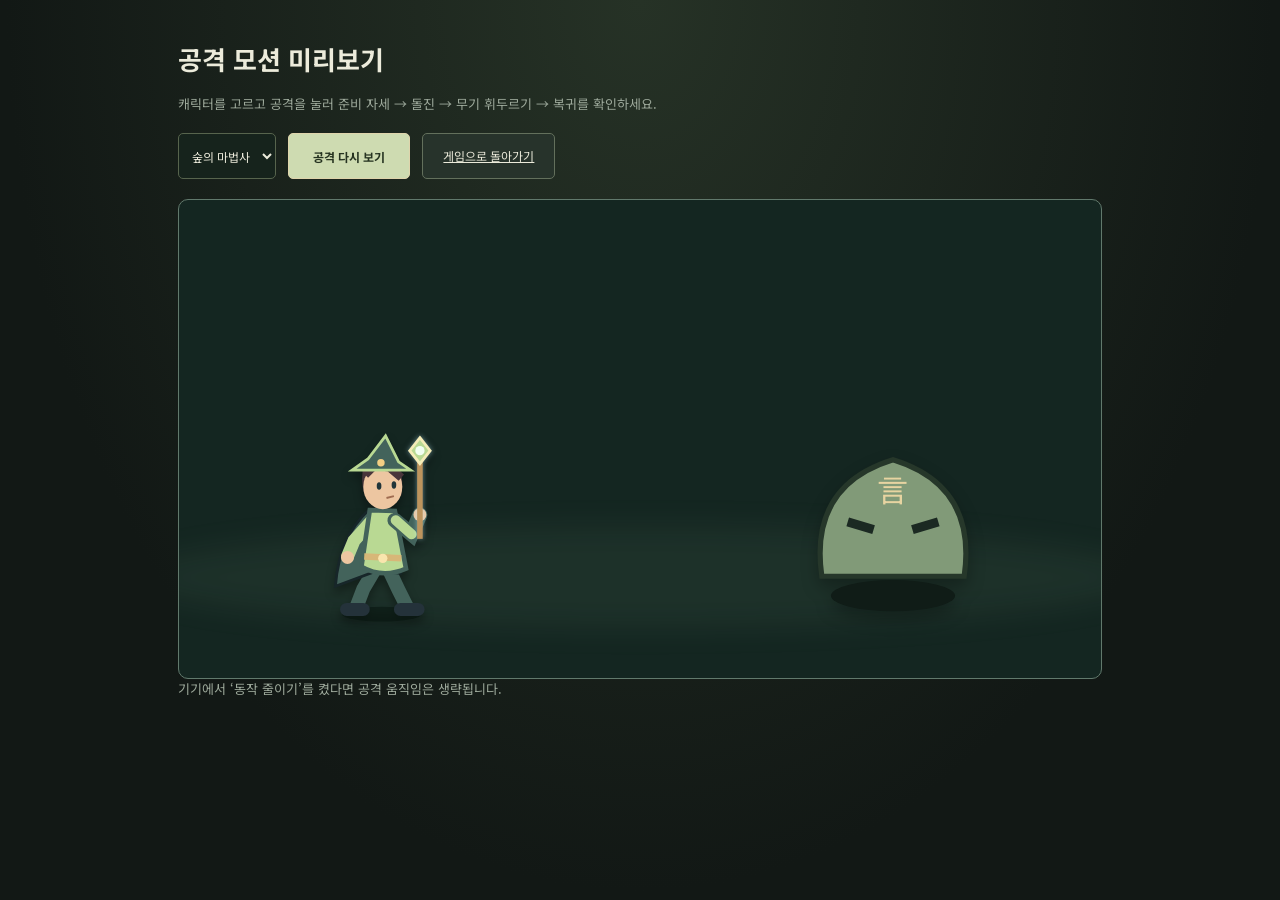
==== motion-preview.html @ ec51bf5e "Launch KanaCard Japanese learning card game" ====
<!doctype html><html lang="ko"><head><meta charset="utf-8"><meta name="viewport" content="width=device-width,initial-scale=1"><title>공격 모션 미리보기</title><link rel="stylesheet" href="style.css"><style>main{max-width:1000px;padding-top:40px}.preview-controls{display:flex;gap:12px;flex-wrap:wrap;margin:20px 0}.combat-layout .battlefield{align-items:flex-end}.combat-layout .unit{padding-bottom:50px}.preview-note{font-size:13px;color:var(--muted)}.hero-actor .fighter-rig{visibility:visible!important}.battlefield{--dash-distance:130px}h1{font-size:26px}</style></head><body><main><h1>공격 모션 미리보기</h1><p class="preview-note">캐릭터를 고르고 공격을 눌러 준비 자세 → 돌진 → 무기 휘두르기 → 복귀를 확인하세요.</p><div class="preview-controls"><select id="hero" aria-label="캐릭터"></select><button id="attack" class="primary">공격 다시 보기</button><a class="secondary" href="index.html">게임으로 돌아가기</a></div><div class="combat-layout"><section id="arena" class="battlefield"><div class="unit hero-unit"><div id="actor" class="hero-actor"></div></div><div class="unit enemy-unit"><svg viewBox="0 0 160 170" aria-hidden="true"><ellipse cx="80" cy="145" rx="48" ry="12" fill="#101c17"/><path d="M25 130 Q15 60 80 40 Q145 60 135 130Z" fill="#819a78" stroke="#26372a" stroke-width="4"/><path d="M45 88 L65 94 M95 94 L115 88" stroke="#1b2922" stroke-width="7"/><text x="80" y="73" text-anchor="middle" fill="#e7d4a1" font-size="24">言</text></svg></div></section></div><p class="preview-note">기기에서 ‘동작 줄이기’를 켰다면 공격 움직임은 생략됩니다.</p></main><script src="core.js"></script><script src="combat-actor.js"></script><script>
const hero=document.getElementById('hero'),arena=document.getElementById('arena'),actor=document.getElementById('actor'),attack=document.getElementById('attack');let timer;
hero.innerHTML=KanaGame.HEROES.map(h=>`<option value="${h.id}">${h.name}</option>`).join('');
function show(){clearTimeout(timer);arena.className='battlefield';actor.innerHTML=combatActor(KanaGame.HEROES.find(h=>h.id===hero.value));attack.disabled=false}
hero.onchange=show;attack.onclick=()=>{show();const a=actor.getBoundingClientRect(),e=arena.querySelector('.enemy-unit svg').getBoundingClientRect();arena.style.setProperty('--dash-distance',Math.max(0,e.left-a.right+38)+'px');void arena.offsetWidth;arena.className='battlefield animating fx-scene-slash';attack.disabled=true;timer=setTimeout(show,900)};show();
</script></body></html>
---- style.css ----
@import url('https://fonts.googleapis.com/css2?family=Noto+Sans+KR:wght@400;500;600;700;900&family=Noto+Serif+JP:wght@500;700;900&display=swap');
:root{color-scheme:dark;--bg:#121815;--panel:#1c2620;--line:#394539;--text:#ecebdb;--muted:#9da99b;--green:#c3dba1;--gold:#e0bf7e;--red:#db9383}*{box-sizing:border-box}body{margin:0;background:radial-gradient(ellipse at 50% 0,#263226,var(--bg) 70%);color:var(--text);font-family:'Noto Sans KR',sans-serif;min-height:100dvh}button,select{font:inherit}button{cursor:pointer}button:disabled{cursor:default;opacity:.42}button:focus-visible,select:focus-visible{outline:2px solid var(--gold);outline-offset:4px}header{height:72px;border-bottom:1px solid #39453999;display:flex;align-items:center;gap:24px;padding:0 4%}.brand{display:flex;align-items:center;gap:10px;background:none;border:0;color:var(--text);text-align:left}.brand>span{font-family:'Noto Serif JP',serif;font-size:27px;color:var(--gold);border:1px solid #9c8754;width:42px;height:42px;display:grid;place-items:center}.brand div{font-size:16px;letter-spacing:4px;font-weight:700}.brand small{display:block;font-size:9px;letter-spacing:3px;color:var(--muted);margin-top:2px}.run-stats{display:flex;gap:20px;font-size:12px;color:var(--muted)}.run-stats b{color:var(--text);font-weight:500}.run-stats .hp{color:var(--red)}.header-actions{display:flex;gap:8px;margin-left:auto}.quiet{border:1px solid var(--line);background:#1d2821;color:#bdc9b7;padding:9px 13px;border-radius:5px;font-size:11px;min-height:38px}main{max-width:1440px;margin:auto;padding:16px 3% 26px}#stages{display:flex;gap:7px;margin-bottom:16px;overflow-x:auto;padding:2px}.stage{flex:1;min-width:130px;display:flex;align-items:center;gap:10px;padding:10px 14px;border:1px solid var(--line);border-radius:5px;background:#182019;color:var(--muted);text-align:left}.stage.active{border-color:#91a675;color:var(--green);background:#303e2b}.stage b{font:16px Georgia,serif;color:#9ba982}.stage span{font-size:11px;white-space:nowrap}.eyebrow{font-size:10px;letter-spacing:3px;color:var(--gold);text-transform:uppercase}.primary{border:1px solid #dfd4ac;background:#cedbb1;color:#263321;padding:13px 24px;border-radius:5px;font-size:12px;font-weight:700;min-height:46px}.primary:hover{background:#e1e9c8}.secondary{background:#27332b;color:var(--text);border:1px solid #63705c;border-radius:5px;padding:13px 20px;font-size:12px;min-height:46px}h1,h2,h3,p{margin-top:0}h1,h2{font-family:'Noto Serif JP','Noto Sans KR',serif}h2{font-size:30px;letter-spacing:-1px}.setup{max-width:820px;margin:22px auto 0;padding:30px 35px;background:linear-gradient(140deg,#293328ed,#19221ef0);border:1px solid #58634b;border-radius:10px;text-align:center;box-shadow:0 20px 70px #0003}.setup h1{font-size:36px;margin:10px 0}.setup .lead{color:var(--muted);font-size:12px;line-height:1.8}.settings{display:flex;justify-content:center;gap:18px;margin:20px 0}.settings label{font-size:11px;color:var(--muted);display:flex;gap:9px;align-items:center}select{background:#16231c;border:1px solid #57644d;border-radius:5px;color:var(--text);padding:9px;font-size:12px;max-width:180px}.hero-grid{display:grid;grid-template-columns:repeat(4,1fr);gap:12px;margin:20px 0}.hero-choice{color:var(--text);background:linear-gradient(#344032,#1c2720);border:1px solid #55614a;border-radius:7px;padding:12px 6px;position:relative}.hero-choice.selected{border-color:var(--gold);box-shadow:inset 0 0 0 1px var(--gold);background:linear-gradient(#464832,#283225)}.hero-choice canvas{display:block;width:100px;height:105px;max-width:100%;margin:auto}.hero-choice strong{display:block;font-size:12px;margin:3px 0 9px}.hero-choice small{font-size:9px;line-height:1.8;color:var(--muted);display:block}.hero-choice.selected small{color:#d1cba8}.setup .actions{display:flex;justify-content:center;gap:10px}.setup .footnote{font-size:10px;color:var(--muted);margin:15px 0 0}.run-heading{display:flex;align-items:center;justify-content:space-between;margin:22px 0}.run-heading h2{margin:7px 0 0}.run-heading p{font-size:11px;color:var(--muted);margin:0}.map-layout{display:grid;grid-template-columns:1fr 290px;gap:22px}.map{border:1px solid #46523e;border-radius:10px;padding:25px;background:radial-gradient(ellipse at 50% 60%,#34432b88,#19241ef0);min-height:480px;position:relative;overflow:hidden}.floor-track{display:flex;align-items:center;justify-content:space-between;padding:15px 0 35px;position:relative}.floor-track:before{content:'';position:absolute;height:1px;background:#607050;left:20px;right:20px;top:35px}.floor-node{position:relative;z-index:1;display:grid;place-items:center;width:39px;height:39px;background:#19241d;border:1px solid #607050;border-radius:50%;font:14px Georgia,serif;color:#7e8c73}.floor-node.done{color:var(--green);background:#35452b}.floor-node.next{color:var(--gold);border-color:var(--gold);box-shadow:0 0 25px #d2b26c30}.floor-node.boss{border-radius:8px}.route-title{text-align:center;margin:15px 0 23px;font-size:14px;color:#d4dbc6}.route-choices{display:flex;justify-content:center;gap:18px}.route{width:210px;min-height:230px;background:linear-gradient(#3b4936,#202d24);border:1px solid #778263;border-radius:10px;text-align:center;padding:24px 18px;color:var(--text);transition:transform .15s,border-color .15s}.route:hover{transform:translateY(-5px);border-color:var(--gold)}.route .route-icon{display:grid;place-items:center;width:75px;height:75px;border:1px solid #79876888;border-radius:50%;margin:0 auto 18px;font-size:31px;color:var(--gold);font-family:'Noto Serif JP',serif}.route strong{display:block;font-size:17px;margin-bottom:10px}.route small{color:var(--muted);font-size:11px;line-height:1.8}.map-note{background:#202a21;border:1px solid #46523e;border-radius:9px;padding:24px;align-self:start}.map-note canvas{width:110px;height:110px;display:block;margin:0 auto 15px}.map-note h3{font-size:15px;text-align:center}.map-note p{font-size:11px;color:var(--muted);line-height:1.9;margin:14px 0}.map-note .stat-line{display:flex;justify-content:space-between;font-size:11px;border-top:1px solid var(--line);padding:11px 0}.map-note .stat-line b{color:var(--gold)}.notice{background:#35452a;border:1px solid #596e44;color:#d4e5b7;padding:11px 16px;border-radius:5px;font-size:12px;margin-bottom:16px;line-height:1.7}.combat-top{display:flex;justify-content:space-between;align-items:center;margin-bottom:12px;font-size:11px;color:var(--muted)}.combat-top strong{color:var(--gold);font-weight:500}.battlefield{height:330px;position:relative;display:flex;align-items:flex-end;justify-content:space-around;isolation:isolate;overflow:hidden;border:1px solid #465742;border-radius:10px;background:radial-gradient(ellipse at 55% 20%,#71825d33,transparent 60%),linear-gradient(#1d2b25,#2e4030 80%,#18251c)}.battlefield:before{content:'言';font:270px 'Noto Serif JP',serif;color:#bdce9d08;position:absolute;left:38%;top:-45px;transform:rotate(-9deg);z-index:-1}.battlefield:after{content:'';position:absolute;inset:auto -5% -55px;height:150px;border-radius:50%;background:#52634530;box-shadow:0 -1px #70855a22;z-index:-1}.unit{width:240px;max-width:40%;text-align:center;padding-bottom:25px;position:relative}.unit canvas{width:155px;height:160px;display:block;margin:0 auto}.unit svg{width:160px;height:170px;filter:drop-shadow(0 8px 8px #0004);display:block;margin:0 auto}.unit-name{font-size:12px;display:block;margin-bottom:8px}.hp-bar{height:8px;background:#152319;border:1px solid #606749;border-radius:4px;overflow:hidden;max-width:165px;margin:auto}.hp-bar span{display:block;height:100%;background:#be9075;transition:width .2s}.hp-label{font-size:10px;color:#c4cbb5;margin-top:5px}.block-badge{color:#a6cee0;display:inline-block;margin-left:8px}.intent{position:absolute;right:50%;transform:translateX(50%);top:-8px;white-space:nowrap;border:1px solid #8a7158;border-radius:20px;background:#283229;padding:8px 13px;color:#edb494;font-size:11px}.intent.guard-intent{color:#b1d0df;border-color:#637e8a}.turn-bar{display:flex;align-items:center;justify-content:space-between;gap:12px;padding:18px 2px}.energy{display:flex;align-items:center;gap:12px}.energy-orb{width:47px;height:47px;display:grid;place-items:center;border:2px solid #b6c58f;border-radius:50%;background:radial-gradient(circle at 35% 25%,#7a8b4b,#293d29);font:25px Georgia,serif;color:#f6edbb;box-shadow:0 0 20px #91ac5722}.energy small{font-size:10px;color:var(--muted);display:block;line-height:1.9}.end-turn{border:1px solid #8e9267;color:#e5e6ca;background:#3d4931;border-radius:5px;padding:13px 28px;font-size:12px}.hand{display:flex;gap:12px;justify-content:center;align-items:stretch;padding:6px 3px 18px;overflow-x:auto}.card{flex:0 0 158px;min-height:223px;position:relative;border:1px solid #9a9772;border-radius:10px;padding:12px 11px 16px;background:linear-gradient(150deg,#46503c,#273328);text-align:center;color:var(--text);transition:transform .15s,box-shadow .15s}.card.attack{border-color:#af8b75;background:linear-gradient(150deg,#554337,#2d3025)}.card:hover:not(:disabled){transform:translateY(-5px);box-shadow:0 9px 25px #0004}.card .cost{position:absolute;top:8px;left:8px;width:25px;height:25px;background:#18251d;border:1px solid #a4b084;border-radius:50%;display:grid;place-items:center;color:#e4dda8;font:15px Georgia,serif}.card .card-type{font-size:8px;letter-spacing:2px;color:#c6c7aa;text-transform:uppercase}.card .sigil{height:92px;margin:10px 0;background:radial-gradient(ellipse,#b6bd6a27,transparent 70%);display:grid;place-items:center;font:51px 'Noto Serif JP',serif;color:#d1ce9f;text-shadow:0 3px 0 #17241b}.card.attack .sigil{color:#e3bb91;background:radial-gradient(ellipse,#d0a37022,transparent 70%)}.card strong{font-size:13px;display:block;margin-bottom:10px}.card p{font-size:10px;color:#d5d8bd;line-height:1.7;min-height:32px;margin-bottom:0}.card .flavor{font-size:8px;color:#9da78f;line-height:1.7;display:block;border-top:1px solid #8a95683d;padding-top:8px;margin-top:7px}.pile-bar{display:flex;justify-content:space-between;color:var(--muted);font-size:10px;gap:10px}.hand-empty{padding:45px;color:var(--muted);font-size:13px}.scene{max-width:850px;margin:25px auto;text-align:center;border:1px solid #59644a;border-radius:10px;background:radial-gradient(ellipse at top,#3d4930,#1c2820);padding:35px}.scene h2{margin:12px 0 15px}.scene>p{font-size:12px;color:var(--muted);line-height:1.9}.scene-symbol{font:60px 'Noto Serif JP',serif;color:var(--gold);margin:12px}.scene-options{display:flex;justify-content:center;gap:14px;margin:25px 0}.scene-choice{display:flex;flex-direction:column;align-items:center;gap:8px;border:1px solid #71825f;border-radius:7px;background:#303e2b;color:var(--text);padding:20px;min-width:220px;min-height:105px}.scene-choice small{color:var(--muted);font-size:11px}.rewards{display:flex;justify-content:center;gap:18px;margin:25px 0}.scene .score{display:flex;justify-content:center;gap:30px;margin:25px 0}.score b{display:block;font:29px Georgia,serif;color:var(--gold);margin-bottom:6px}.score span{font-size:10px;color:var(--muted)}.modal{position:fixed;inset:0;background:#080f0ce8;display:flex;align-items:center;justify-content:center;padding:20px;z-index:10;backdrop-filter:blur(5px)}.modal-panel{position:relative;width:min(620px,100%);max-height:92dvh;overflow-y:auto;background:linear-gradient(145deg,#303c2e,#1b2721);border:1px solid #899574;border-radius:12px;padding:32px;text-align:center;box-shadow:0 20px 80px #0007}.close{position:absolute;top:9px;right:12px;background:none;border:0;color:var(--muted);font-size:25px;min-width:35px;min-height:35px}.question-label{color:var(--gold);font-size:11px}.question-prompt{font:38px 'Noto Serif JP',serif;margin:22px 0 12px;overflow-wrap:anywhere}.question-context{font-size:13px;color:#bdc8b2;line-height:1.8;margin:12px 0 20px;white-space:pre-line}.question-actions{display:flex;align-items:center;justify-content:space-between;gap:10px;margin-top:15px}.question-actions small{font-size:10px;color:var(--muted)}.answers{display:grid;grid-template-columns:1fr 1fr;gap:10px}.answer{border:1px solid #69785b;border-radius:6px;background:#243326;color:var(--text);padding:15px 12px;min-height:56px;font-size:13px;line-height:1.6}.answer:hover:not(:disabled){border-color:var(--gold)}.answer.correct{background:#405a30;border-color:#b3d582;opacity:1}.answer.wrong{background:#583d30;border-color:#d19d87;opacity:1}.feedback{font-size:12px;line-height:1.9;padding:15px 0;color:#e1d09f}.feedback .translation{display:block;font-size:12px;color:#c0cbb5;margin-top:7px}.deck-list{display:grid;grid-template-columns:1fr 1fr;gap:8px;margin-top:20px;text-align:left}.deck-item{border:1px solid var(--line);border-radius:5px;padding:12px;font-size:12px}.deck-item small{display:block;color:var(--muted);font-size:10px;margin-top:6px}.modal-subtitle{color:var(--muted);font-size:12px;line-height:1.8}.hidden{display:none!important}.sr-only{position:absolute;width:1px;height:1px;padding:0;margin:-1px;overflow:hidden;clip:rect(0,0,0,0);white-space:nowrap;border:0}@media(prefers-reduced-motion:reduce){*{transition:none!important;animation:none!important}}@media(max-width:850px){.map-layout{grid-template-columns:1fr}.map-note{display:none}.hand{justify-content:flex-start}.run-stats{gap:12px}.run-stats .optional{display:none}.card{flex-basis:145px}.setup{margin:12px auto;padding:25px 20px}}@media(max-width:550px){header{height:62px;padding:0 12px;gap:10px}.brand div{font-size:12px;letter-spacing:2px}.brand>span{width:32px;height:35px;font-size:21px}.brand small{font-size:8px}.run-stats{font-size:10px;gap:8px;flex-wrap:wrap;max-width:120px}.header-actions{gap:5px}.quiet{padding:8px;font-size:10px}.brand{padding:0;gap:6px}main{padding:10px}.stage{min-width:102px;padding:9px 8px;gap:7px}.stage span{font-size:10px}.stage b{font-size:12px}#stages{margin-bottom:12px}.setup{padding:23px 13px}.setup h1{font-size:27px}.setup .lead{font-size:11px}.settings{gap:9px;flex-wrap:wrap}.settings label{font-size:10px}.hero-grid{grid-template-columns:1fr 1fr;gap:9px}.hero-choice canvas{width:80px;height:84px}.hero-choice{padding:7px}.hero-choice strong{font-size:11px;margin-bottom:5px}.hero-choice small{font-size:9px}.run-heading{margin:14px 0}.run-heading h2{font-size:24px}.run-heading p{font-size:10px}.map{padding:16px 12px;min-height:430px}.floor-track{padding-bottom:25px}.floor-node{width:30px;height:30px;font-size:12px}.floor-track:before{top:30px}.route-choices{gap:10px}.route{width:48%;min-height:210px;padding:20px 12px}.route strong{font-size:15px}.route small{font-size:10px}.battlefield{height:270px}.unit{max-width:43%;padding-bottom:18px;width:180px}.unit canvas{width:125px;height:130px}.unit svg{width:125px;height:140px}.intent{font-size:10px;top:-10px;padding:7px 9px}.unit-name{font-size:11px}.hp-bar{max-width:135px}.turn-bar{padding:12px 2px}.energy-orb{width:39px;height:39px;font-size:22px}.energy small{font-size:9px}.end-turn{padding:12px 20px}.hand{gap:8px;padding-top:5px}.card{flex-basis:130px;min-height:211px;padding:10px 8px}.card .sigil{height:77px;font-size:44px}.card strong{font-size:12px}.card p{font-size:9px}.card .flavor{font-size:8px}.combat-top{font-size:10px}.scene{padding:25px 13px;margin:16px 0}.scene h2{font-size:25px}.scene-options{flex-direction:column;gap:10px}.scene-choice{width:100%;min-height:90px}.rewards{gap:8px;overflow-x:auto;justify-content:flex-start;padding:6px 0}.rewards .card{flex-basis:135px}.modal{padding:12px}.modal-panel{padding:28px 17px 22px}.question-prompt{font-size:31px;margin-top:20px}.question-context{font-size:12px}.answer{font-size:12px;padding:13px 9px;min-height:60px}.answers{gap:8px}.deck-list{grid-template-columns:1fr}.pile-bar{font-size:9px;flex-wrap:wrap}.scene .score{gap:22px}}

/* Combat effects: transform/opacity animations stay inside the arena. */
.battlefield .unit canvas,.battlefield .unit svg{animation:unit-breathe 3.5s ease-in-out infinite;transform-origin:50% 90%}
.battlefield .enemy-unit svg{animation-delay:-1.7s}
.battle-fx{--fx:#ffe0a1;position:absolute;inset:0;z-index:3;pointer-events:none;overflow:hidden}
.battle-fx.fx-flame{--fx:#ff9f56}.battle-fx.fx-ice{--fx:#a2e7ff}.battle-fx.fx-shield,.battle-fx.fx-parry,.battle-fx.fx-enemy-guard{--fx:#b1dfff}.battle-fx.fx-heal,.battle-fx.fx-focus{--fx:#c7f8ac}.battle-fx.fx-enemy-hit{--fx:#ff9a86}
.fx-ring,.fx-trail,.fx-particle,.fx-number{position:absolute;left:75%;top:48%}
.fx-ring{width:110px;height:110px;margin:-55px;border:3px solid var(--fx);border-radius:50%;box-shadow:0 0 24px var(--fx),inset 0 0 24px var(--fx);animation:impact-ring .7s ease-out both}
.fx-trail{width:155px;height:7px;background:#fff8dc;box-shadow:0 0 12px var(--fx),0 0 30px var(--fx);border-radius:100%;animation:blade-strike .55s ease-out both;transform-origin:center}
.fx-particle{width:5px;height:12px;border-radius:50%;background:var(--fx);box-shadow:0 0 10px var(--fx);animation:spark-burst .65s ease-out both;animation-delay:var(--delay)}
.fx-number{font:900 clamp(25px,5vw,44px) 'Noto Sans KR',sans-serif;color:var(--fx);text-shadow:0 3px 5px #000,0 0 20px var(--fx);white-space:nowrap;animation:damage-rise .9s ease-out both}
.fx-caption{position:absolute;top:17px;left:10%;right:10%;text-align:center;font-size:14px;font-weight:700;color:var(--fx);text-shadow:0 2px 8px #000;animation:caption-in .9s both}
.fx-shield :is(.fx-ring,.fx-particle,.fx-number),.fx-heal :is(.fx-ring,.fx-particle,.fx-number),.fx-focus :is(.fx-ring,.fx-particle,.fx-number),.fx-parry :is(.fx-ring,.fx-particle,.fx-number),.fx-enemy-hit :is(.fx-ring,.fx-particle,.fx-number){left:25%}
:is(.fx-shield,.fx-heal,.fx-focus,.fx-parry,.fx-enemy-guard) .fx-trail{display:none}
.fx-enemy-hit .fx-trail{left:25%;background:#ffd3c7}
.fx-shield .fx-ring,.fx-enemy-guard .fx-ring{border-radius:45% 45% 55% 55%;height:140px;margin-top:-70px;animation:shield-form .85s both}
.fx-flame .fx-ring{background:radial-gradient(circle,#fff2b599,#ff7a2244,transparent 70%)}
.fx-ice .fx-particle{border-radius:0;clip-path:polygon(50% 0,100% 50%,50% 100%,0 50%);height:20px;width:9px}
.fx-heal .fx-particle{height:8px;width:8px}.fx-focus .fx-ring{border-style:dashed}
.fx-scene-slash .hero-unit canvas,.fx-scene-flame .hero-unit canvas,.fx-scene-ice .hero-unit canvas{animation:hero-cast .65s both}
:is(.fx-scene-slash,.fx-scene-flame,.fx-scene-ice) .enemy-unit svg{animation:unit-hit .65s both}
.fx-scene-enemy-hit .hero-unit canvas{animation:unit-hit .65s both}.fx-scene-enemy-hit .enemy-unit svg{animation:enemy-lunge .65s both}
.enemy-falling .enemy-unit svg{animation:enemy-fall .85s both}
.animating{box-shadow:inset 0 0 50px #e7c88e18}.animating~.turn-bar .end-turn{opacity:.45}.animating~.hand{pointer-events:none}
@keyframes unit-breathe{50%{transform:translateY(-5px) rotate(1deg)}}
@keyframes hero-cast{25%{transform:translateX(-12px) rotate(-8deg)}55%{transform:translateX(22px) rotate(8deg)}100%{transform:none}}
@keyframes enemy-lunge{35%{transform:translateX(-35px) rotate(-12deg)}100%{transform:none}}
@keyframes unit-hit{20%,50%{transform:translateX(9px);filter:brightness(2.3)}35%,65%{transform:translateX(-7px)}100%{transform:none}}
@keyframes enemy-fall{20%{filter:brightness(3);transform:scale(1.08)}100%{opacity:0;transform:translateY(25px) scale(.6) rotate(12deg);filter:blur(5px)}}
@keyframes blade-strike{0%{opacity:0;transform:translate(-180%,-50%) rotate(-40deg) scaleX(.2)}35%{opacity:1;transform:translate(-50%,-50%) rotate(-40deg) scaleX(1)}100%{opacity:0;transform:translate(20%,-50%) rotate(-40deg) scaleX(.4)}}
@keyframes impact-ring{0%{opacity:0;transform:scale(.2)}25%{opacity:1}100%{opacity:0;transform:scale(1.7)}}
@keyframes shield-form{0%{opacity:0;transform:scale(.6)}30%,65%{opacity:1;transform:scale(1)}100%{opacity:0;transform:scale(1.1)}}
@keyframes spark-burst{0%{opacity:0;transform:rotate(var(--angle)) translateY(0)}20%{opacity:1}100%{opacity:0;transform:rotate(var(--angle)) translateY(calc(-1 * var(--travel))) rotate(100deg)}}
@keyframes damage-rise{0%{opacity:0;transform:translate(-50%,0) scale(.5)}20%{opacity:1;transform:translate(-50%,-30px) scale(1.15)}75%{opacity:1}100%{opacity:0;transform:translate(-50%,-70px) scale(1)}}
@keyframes caption-in{0%{opacity:0;transform:translateY(7px)}20%,80%{opacity:1;transform:none}100%{opacity:0}}
@media(prefers-reduced-motion:reduce){.battle-fx .fx-particle,.battle-fx .fx-trail,.battle-fx .fx-ring{display:none}.battle-fx .fx-number{transform:translate(-50%,-30px)}.enemy-falling .enemy-unit svg{opacity:.35}}

.growth-panel{display:flex;gap:20px;align-items:center;text-align:left;margin:20px 0;padding:18px;border:1px solid #778968;background:linear-gradient(120deg,#34452e,#202e27);border-radius:9px}.growth-panel>div{flex:1}.growth-panel h3{font-size:17px;margin:6px 0}.growth-panel p,.growth-detail small{font-size:10px;color:var(--muted);line-height:1.8;margin:0}.growth-detail b{font-size:12px;color:var(--gold)}.xp-track{height:8px;background:#101c17;border-radius:8px;overflow:hidden;margin:10px 0}.xp-track span{display:block;height:100%;background:linear-gradient(90deg,#8cbb79,#f0da88);box-shadow:0 0 10px #dfd998}.xp-earned{display:block;color:#d0ec9a;font-weight:700;padding-top:8px}
.fx-flash{position:absolute;inset:0;background:radial-gradient(ellipse at 75% 45%,#fff6d877,transparent 65%);animation:arena-flash .5s both}.fx-rune{position:absolute;left:75%;top:43%;font:900 100px 'Noto Serif JP',serif;transform:translate(-50%,-50%);color:var(--fx);text-shadow:0 0 30px var(--fx);animation:rune-explode .75s both}
.fx-slash{position:absolute;left:75%;top:48%;width:160px;height:5px;background:#fff5da;border-radius:100%;box-shadow:0 0 18px var(--fx);animation:cross-strike .6s both;animation-delay:.12s}.fx-slash.third{animation-delay:.24s;rotate:75deg}.fx-number{z-index:2}.fx-caption{z-index:2}
.fx-kill .fx-ring{border-width:6px;animation:death-wave .85s both}.fx-kill .fx-flash{background:radial-gradient(ellipse at 75% 45%,#ffdf99bb,transparent 75%)}.fx-kill .fx-particle{width:7px;height:18px;--travel:120px!important}.fx-combo .fx-trail{height:12px}.fx-combo .fx-caption{font-size:18px;letter-spacing:2px}.fx-flow{--fx:#82e6de}.fx-spark{--fx:#f6eea0}.fx-flow .fx-ring{border-radius:40% 60%;rotate:35deg}.fx-spark .fx-trail{height:12px;clip-path:polygon(0 50%,40% 0,50% 50%,100% 20%,60% 100%,50% 50%)}
:is(.fx-shield,.fx-heal,.fx-focus,.fx-parry,.fx-enemy-guard) .fx-slash{display:none}.fx-enemy-hit .fx-slash{left:25%}.fx-enemy-hit .fx-flash{background:radial-gradient(ellipse at 25% 45%,#ff847b66,transparent 65%)}
:is(.fx-scene-flow,.fx-scene-spark) .hero-unit canvas{animation:hero-cast .65s both}:is(.fx-scene-flow,.fx-scene-spark) .enemy-unit svg{animation:unit-hit .65s both}
.battlefield.animating:has(.fx-combo),.battlefield.enemy-falling{animation:arena-jolt .4s ease-out both}
@keyframes arena-flash{0%,100%{opacity:0}20%{opacity:1}50%{opacity:.2}}
@keyframes rune-explode{0%{opacity:0;transform:translate(-50%,-50%) scale(.3)}30%{opacity:.65}100%{opacity:0;transform:translate(-50%,-50%) scale(1.8)}}
@keyframes cross-strike{0%{opacity:0;transform:translate(-50%,-50%) rotate(35deg) scaleX(.1)}30%{opacity:1;transform:translate(-50%,-50%) rotate(35deg) scaleX(1.2)}100%{opacity:0;transform:translate(-50%,-50%) rotate(35deg) scaleX(.8)}}
@keyframes death-wave{0%{opacity:0;transform:scale(.2)}20%{opacity:1}100%{opacity:0;transform:scale(3.5);border-width:1px}}
@keyframes arena-jolt{20%{transform:translate(3px,2px)}40%{transform:translate(-3px,-2px)}60%{transform:translate(2px,-1px)}100%{transform:none}}
@media(max-width:550px){.growth-panel{flex-direction:column;align-items:stretch;gap:12px;padding:14px}.fx-rune{font-size:70px}.fx-slash{width:110px}}
@media(prefers-reduced-motion:reduce){.fx-flash,.fx-slash,.fx-rune{display:none}}

/* Wide arena and a fanned hand inspired by the supplied battle references. */
.combat-layout{position:relative;max-width:1250px;margin:auto}.combat-layout .battlefield{height:480px;border-color:#61796c;background:#142621}.arena-backdrop{position:absolute;inset:0;width:100%;height:100%;z-index:-2}.combat-layout .battlefield:before{display:none}.combat-layout .battlefield:after{height:100px;bottom:50px;background:#9ecca411;filter:blur(15px)}.combat-layout .unit{padding-bottom:125px}.combat-layout .unit canvas{width:185px;height:195px}.combat-layout .unit svg{width:210px;height:220px}.combat-layout .hero-unit{margin-right:10%}.combat-layout .hp-bar{height:7px;background:#171c19}.combat-layout .hp-bar span{background:linear-gradient(90deg,#ae4d49,#ec8f65)}.combat-layout .intent{top:-20px;background:#17241ee8;font-weight:700;border-color:#bc8561}.combat-layout .turn-bar{position:relative;z-index:4;margin-top:-95px;padding:0 22px;pointer-events:none}.combat-layout .turn-bar>*{pointer-events:auto}.combat-layout .energy small{display:none}.combat-layout .energy-orb{width:64px;height:64px;font-size:32px;border:4px double #e7cd82;box-shadow:0 0 25px #f2d87e40;background:radial-gradient(circle at 35% 25%,#cfa760,#71542c 65%,#382d24)}.combat-layout .end-turn{border:3px double #c1bb8a;background:linear-gradient(#546454,#293c35);border-radius:12px;box-shadow:0 5px 15px #0008}.combat-layout .hand{position:relative;z-index:5;overflow:visible;gap:0;justify-content:center;align-items:flex-start;margin:-35px 100px 0;padding:50px 0 20px;min-height:265px;pointer-events:none}.hand-slot{width:116px;flex:0 1 116px;position:relative;transform:translateY(var(--lift)) rotate(var(--fan));transform-origin:50% 100%;transition:transform .18s;z-index:var(--order);pointer-events:auto}.hand-slot>.card{width:158px;min-height:225px;box-shadow:0 6px 18px #0009;border-width:3px;background:linear-gradient(145deg,#52615a,#20372f);border-color:#9db8a1}.hand-slot>.card.attack{border-color:#ca927b;background:linear-gradient(145deg,#654d46,#302c2e)}.hand-slot:hover,.hand-slot:focus-within{transform:translateY(-46px) rotate(0) scale(1.12);z-index:20}.hand-slot .card:hover:not(:disabled){transform:none;box-shadow:0 0 0 2px #b4f4d0,0 0 28px #75ffc17a,0 20px 35px #000a}.card-art{position:relative;display:block;height:92px;overflow:hidden;margin:10px 0;color:#b7e0c9;background:radial-gradient(ellipse at 50% 60%,#75bda955,#112921);border:1px solid #8ba39780;border-radius:45% 45% 4px 4px}.card-art svg{width:100%;height:100%;filter:drop-shadow(0 0 6px currentColor)}.card-art>span{position:absolute;right:8px;bottom:3px;font:25px 'Noto Serif JP',serif;color:#fff1ce;text-shadow:0 2px 4px #000}.attack .card-art{color:#f0b084;background:radial-gradient(ellipse,#ad673c88,#372925)}.art-flame{color:#ffb05e!important}.art-ice{color:#acf1ff!important}.art-heal{color:#d4f8a6}.combat-layout .pile-bar{position:relative;z-index:6;padding-top:14px}.target-arrow{position:absolute;width:42%;height:180px;left:29%;top:20%;fill:none;stroke:#f2e7c6;stroke-width:6;stroke-linecap:round;stroke-dasharray:10 5;filter:drop-shadow(0 2px 3px #000);opacity:0;transition:opacity .15s;pointer-events:none}.combat-layout:has(.hand-slot .attack:not(:disabled):hover) .target-arrow,.combat-layout:has(.hand-slot .attack:focus-visible) .target-arrow{opacity:.8}.arena-motes{position:absolute;inset:0;pointer-events:none;z-index:-1}.arena-motes i{position:absolute;left:calc(8% + var(--n)*10%);top:calc(22% + var(--n)*4%);width:4px;height:4px;border-radius:50%;background:#d8efb4;box-shadow:0 0 10px #b8ed91;opacity:.4;animation:arena-mote 6s ease-in-out infinite;animation-delay:calc(var(--n)*-.7s)}
@keyframes arena-mote{50%{transform:translate(15px,-35px);opacity:.8}}
@media(max-width:700px){.combat-layout .battlefield{height:390px}.combat-layout .unit{padding-bottom:105px}.combat-layout .unit canvas{width:130px;height:140px}.combat-layout .unit svg{width:150px;height:160px}.combat-layout .hero-unit{margin-right:0}.combat-layout .hand{margin:-30px 0 0;padding-top:48px}.hand-slot{flex-basis:85px;width:85px}.hand-slot>.card{width:125px;min-height:210px}.card-art{height:77px}.combat-layout .turn-bar{padding:0 10px}.combat-layout .energy-orb{width:47px;height:47px;font-size:25px}.combat-layout .end-turn{padding:10px}.target-arrow{height:130px}.hand-slot:hover,.hand-slot:focus-within{transform:translateY(-30px) scale(1.06)}}
@media(max-width:550px){.combat-layout .hand{justify-content:flex-start;overflow-x:auto;overflow-y:hidden;padding:45px 12px 25px;min-height:290px}.hand-slot{transform:none;flex:0 0 133px}.hand-slot:hover,.hand-slot:focus-within{transform:translateY(-15px)}.combat-layout .pile-bar{padding-top:0}.combat-layout .battlefield{height:350px}.combat-layout .unit{padding-bottom:100px}.combat-layout .intent{font-size:9px;top:-16px}.combat-layout .energy small{display:none}}
@media(prefers-reduced-motion:reduce){.arena-motes{display:none}}

/* Oversized hit numbers, starburst impacts and a lightning finisher. */
.fx-impact-star{position:absolute;left:75%;top:45%;width:155px;height:155px;background:radial-gradient(circle,#fff9d6 0 12%,#ffd96a 24%,#f58a3f 65%);clip-path:polygon(50% 0,58% 30%,79% 9%,72% 36%,100% 31%,79% 50%,100% 66%,71% 64%,81% 94%,58% 74%,50% 100%,43% 73%,17% 94%,29% 64%,0 69%,22% 50%,0 31%,30% 36%,20% 8%,43% 30%);animation:hit-star .6s both}.fx-number{font-size:clamp(46px,8vw,82px);color:#fff4c5;-webkit-text-stroke:2px #74342b;text-shadow:3px 5px 0 #361d19,0 0 14px #ffb358}.fx-combo .fx-number,.fx-kill .fx-number{color:#ff7662;-webkit-text-stroke:2px #fff0bd}.fx-lightning{position:absolute;left:75%;top:0;transform:translateX(-50%);width:120px;height:70%;overflow:visible;fill:none;stroke:#fff;stroke-width:5;filter:drop-shadow(0 0 8px #c1efff) drop-shadow(0 0 18px #78bfff);animation:lightning-hit .7s both;display:none}.fx-spark .fx-lightning,.fx-combo .fx-lightning,.fx-kill .fx-lightning{display:block}.fx-enemy-hit .fx-impact-star{left:25%}.fx-ice .fx-impact-star{background:radial-gradient(circle,#fff,#c1f3ff,#76bfd9)}.fx-flow .fx-impact-star{background:radial-gradient(circle,#fff,#a5ffdc,#429f9f)}:is(.fx-shield,.fx-heal,.fx-focus,.fx-parry,.fx-enemy-guard) .fx-impact-star{display:none}
@keyframes hit-star{0%{opacity:0;transform:translate(-50%,-50%) scale(.1) rotate(-20deg)}20%{opacity:1;transform:translate(-50%,-50%) scale(1.1) rotate(5deg)}100%{opacity:0;transform:translate(-50%,-50%) scale(1.35) rotate(20deg)}}
@keyframes lightning-hit{0%,15%,35%,65%,100%{opacity:0}10%,25%,45%{opacity:1}}
@media(prefers-reduced-motion:reduce){.fx-lightning,.fx-impact-star{display:none}.fx-number{-webkit-text-stroke:0;text-shadow:0 2px 3px #000}}

/* Wind up → dash → held contact → recoil → return, all on one 900ms timeline. */
.hero-actor{position:relative;width:185px;height:195px;margin:auto;transform-origin:50% 90%}.combat-layout .hero-actor canvas{position:absolute;inset:0;margin:0;width:100%;height:100%}.hero-actor .pose-windup,.hero-actor .pose-strike{visibility:hidden}.dash-streak{position:absolute;inset:38% 25% 23% -90%;background:linear-gradient(90deg,transparent,#d7f8ff80);clip-path:polygon(0 15%,100% 0,95% 100%,5% 85%,45% 55%);opacity:0;pointer-events:none}
:is(.fx-scene-slash,.fx-scene-flow,.fx-scene-spark,.fx-scene-flame,.fx-scene-ice) .hero-actor{animation:combat-dash .9s linear both;z-index:4}
:is(.fx-scene-slash,.fx-scene-flow,.fx-scene-spark,.fx-scene-flame,.fx-scene-ice) .hero-actor canvas{animation:none!important}
:is(.fx-scene-slash,.fx-scene-flow,.fx-scene-spark,.fx-scene-flame,.fx-scene-ice) .pose-idle{animation:pose-rest .9s steps(1) both!important}
:is(.fx-scene-slash,.fx-scene-flow,.fx-scene-spark,.fx-scene-flame,.fx-scene-ice) .pose-windup{animation:pose-ready .9s steps(1) both!important}
:is(.fx-scene-slash,.fx-scene-flow,.fx-scene-spark,.fx-scene-flame,.fx-scene-ice) .pose-strike{animation:pose-contact .9s steps(1) both!important}
:is(.fx-scene-slash,.fx-scene-flow,.fx-scene-spark,.fx-scene-flame,.fx-scene-ice) .dash-streak{animation:dash-wake .9s both}
.battle-fx :is(.fx-ring,.fx-trail,.fx-slash,.fx-particle,.fx-number,.fx-impact-star,.fx-rune,.fx-lightning,.fx-cut-arc){left:var(--impact-x,75%)}
.battle-fx :is(.fx-ring,.fx-trail,.fx-slash,.fx-particle,.fx-number,.fx-impact-star,.fx-rune,.fx-cut-arc){top:var(--impact-y,45%)}
.battle-fx :is(.fx-flash,.fx-ring,.fx-trail,.fx-impact-star,.fx-rune,.fx-lightning,.fx-number){animation-delay:.26s;animation-fill-mode:both}
.battle-fx .fx-particle{animation-delay:calc(.26s + var(--delay))}.battle-fx .fx-slash.second{animation-delay:.29s}.battle-fx .fx-slash.third{animation-delay:.35s}.battle-fx .fx-number{animation-duration:.61s}.battle-fx .fx-ring{animation-duration:.6s}
.fx-cut-arc{position:absolute;width:190px;height:145px;border:12px solid transparent;border-top-color:#fff;border-right-color:#a4eaff;filter:drop-shadow(0 0 10px #72dcff);border-radius:50%;animation:contact-arc .34s .24s both;pointer-events:none}.fx-speed-lines{position:absolute;inset:0;background:repeating-linear-gradient(0deg,transparent 0 28px,#d0eeff22 29px,transparent 30px 48px);mask-image:linear-gradient(90deg,transparent,#000,transparent);animation:speed-rush .22s .12s both}
:is(.fx-shield,.fx-heal,.fx-focus,.fx-parry,.fx-enemy-guard) :is(.fx-cut-arc,.fx-speed-lines){display:none}
:is(.fx-scene-slash,.fx-scene-flow,.fx-scene-spark,.fx-scene-flame,.fx-scene-ice) .enemy-unit svg{animation:contact-recoil .64s .26s both}
.battlefield.enemy-falling .enemy-unit svg{animation:contact-defeat .64s .26s both}
.battlefield.animating:has(.fx-slash),.battlefield.enemy-falling{animation:contact-shake .32s .26s both}
.battle-fx.fx-enemy-hit :is(.fx-ring,.fx-trail,.fx-slash,.fx-particle,.fx-number,.fx-impact-star,.fx-cut-arc),.battle-fx:is(.fx-shield,.fx-heal,.fx-focus,.fx-parry) :is(.fx-ring,.fx-particle,.fx-number){left:25%}
@keyframes combat-dash{0%{transform:none}12%{transform:translateX(-18px) rotate(-6deg) scale(.95,1.04)}27%{transform:translateX(var(--dash-distance,180px)) rotate(9deg) scale(1.08,.94)}36%{transform:translateX(var(--dash-distance,180px)) rotate(9deg) scale(1.08,.94)}49%{transform:translateX(calc(var(--dash-distance,180px) - 16px)) rotate(-5deg)}75%{transform:translateX(-8px) rotate(-3deg)}100%{transform:none}}
@keyframes pose-rest{0%{visibility:hidden}75%,100%{visibility:visible}}
@keyframes pose-ready{0%{visibility:visible}24%{visibility:hidden}49%{visibility:visible}75%,100%{visibility:hidden}}
@keyframes pose-contact{0%{visibility:hidden}24%{visibility:visible}49%,100%{visibility:hidden}}
@keyframes dash-wake{0%,12%,48%,100%{opacity:0}20%,28%{opacity:.8}36%{opacity:.2}}
@keyframes contact-recoil{0%,14%{transform:translateX(15px) rotate(8deg) scale(.93,1.04);filter:brightness(3) saturate(.2)}32%{transform:translateX(35px) rotate(12deg)}58%{transform:translateX(-7px) rotate(-5deg)}80%{transform:translateX(3px)}100%{transform:none}}
@keyframes contact-defeat{0%,14%{filter:brightness(3);transform:translateX(15px) scale(.95,1.04)}45%{opacity:1;transform:translate(38px,0) rotate(15deg)}100%{opacity:0;transform:translate(65px,28px) rotate(28deg) scale(.7);filter:blur(4px)}}
@keyframes contact-arc{0%{opacity:0;transform:translate(-65%,-50%) rotate(-65deg) scale(.4)}20%,45%{opacity:1;transform:translate(-50%,-50%) rotate(15deg) scale(1.1)}100%{opacity:0;transform:translate(-40%,-45%) rotate(80deg) scale(1.3)}}
@keyframes contact-shake{0%,25%{transform:translate(-5px,2px)}40%{transform:translate(5px,-3px)}60%{transform:translate(-3px,1px)}80%{transform:translate(2px,-1px)}100%{transform:none}}
@keyframes speed-rush{0%,100%{opacity:0;transform:translateX(-25px)}35%{opacity:1;transform:translateX(25px)}}
@media(max-width:700px){.hero-actor{width:130px;height:140px}.fx-cut-arc{width:135px;height:110px;border-width:8px}}
@media(prefers-reduced-motion:reduce){.hero-actor{animation:none!important}.hero-actor .pose-idle{visibility:visible!important;animation:none!important}.hero-actor .pose-windup,.hero-actor .pose-strike{visibility:hidden!important;animation:none!important}.dash-streak,.fx-cut-arc,.fx-speed-lines{display:none}}

/* Collected cards share a readable silhouette, with distinct materials and sigils. */
.card{--ink:#d0d4ba;--card-dark:#26382d;--card-light:#54604a;--frame:#a1ad87}.card.element-steel{--ink:#ffcfad;--card-dark:#302c31;--card-light:#77564e;--frame:#b99081}.card.element-paper{--ink:#f6e4b2;--card-dark:#3b3b2e;--card-light:#6a7353;--frame:#d6c18d}.card.element-wind{--ink:#ccecd9;--card-dark:#1f3f3c;--card-light:#4f8072;--frame:#9ac7b6}.card.element-fire{--ink:#ffd078;--card-dark:#432027;--card-light:#a14f35;--frame:#ecaa6d}.card.element-frost{--ink:#cdf8ff;--card-dark:#22334d;--card-light:#477f95;--frame:#a1dfe8}.card.element-arcane{--ink:#edceff;--card-dark:#312541;--card-light:#785786;--frame:#bf9cda}.card.element-water{--ink:#baf8f2;--card-dark:#183f49;--card-light:#397e89;--frame:#8dd8db}.card.element-nature{--ink:#e0f2ab;--card-dark:#29442c;--card-light:#65824a;--frame:#b4cc86}.card.element-light{--ink:#fff4af;--card-dark:#474125;--card-light:#9f8a3b;--frame:#e8d78b}.card.element-storm{--ink:#c8dfff;--card-dark:#23243d;--card-light:#5b6397;--frame:#a2b5ed}.card.element-thorn{--ink:#d6e591;--card-dark:#273a2b;--card-light:#73733d;--frame:#b8c17c}.card.element-cosmic{--ink:#ffe4b3;--card-dark:#2b213b;--card-light:#775b87;--frame:#e7bc84}.card.element-moon{--ink:#eff0ff;--card-dark:#252f44;--card-light:#58688d;--frame:#bfcce8}.card.element-bloom{--ink:#ffd7e5;--card-dark:#3e293b;--card-light:#96617e;--frame:#e0aec9}.card.element-ink{--ink:#dfcbf3;--card-dark:#282b3b;--card-light:#62577c;--frame:#afa5c7}
.card[class*="element-"],.hand-slot>.card[class*="element-"]{border-color:var(--frame);background:linear-gradient(145deg,var(--card-light),var(--card-dark) 75%);box-shadow:inset 0 0 0 2px #131b2280,0 5px 13px #0007}.card[class*="element-"] .card-art{color:var(--ink)!important;background:radial-gradient(ellipse at 50% 70%,var(--card-light),var(--card-dark));border-color:var(--frame)}.card[class*="element-"] .card-art:before{content:'';position:absolute;inset:5px;border:1px solid currentColor;opacity:.25;pointer-events:none}.element-fire .card-art{border-radius:45% 8% 45% 8%}.element-frost .card-art{clip-path:polygon(12% 0,88% 0,100% 17%,100% 83%,88% 100%,12% 100%,0 83%,0 17%);border-radius:0}.element-arcane .card-art,.element-moon .card-art{border-radius:50% 50% 8% 8%;border-width:2px}.element-water .card-art,.element-wind .card-art{border-radius:40% 10% 40% 10%}.element-bloom .card-art,.element-nature .card-art{border-radius:35% 35% 35% 8%}.element-ink .card-art{border-radius:3px;box-shadow:inset 5px 0 #fff1,inset -5px 0 #0002}.element-cosmic .card-art{border-radius:50%;background:radial-gradient(circle at 70% 20%,#fff8 1px,transparent 3px),radial-gradient(circle at 20% 60%,#fff8 1px,transparent 3px),linear-gradient(#49315d,#171f3a)!important}.card.rarity-rare:after{content:'◆';position:absolute;bottom:3px;left:50%;translate:-50% 0;color:#f5d998;font-size:11px;text-shadow:0 0 8px #e2b04f}.card.rarity-rare{outline:1px solid #e1bc76;outline-offset:2px}.card.rarity-uncommon .card-type{color:#e4f2fa}.card .card-type{letter-spacing:1px}.new-card{position:absolute;right:-7px;top:28px;background:#e0d19a;color:#273526;padding:4px 8px;font-size:9px;font-weight:900;rotate:12deg;z-index:2;box-shadow:0 2px 7px #0005}
.collection-entry{width:100%;margin-bottom:4px;font-size:11px}.collection-grid{display:grid;grid-template-columns:repeat(3,minmax(0,1fr));gap:22px 14px;padding:16px 3px;text-align:center}.collection-item{display:flex;flex-direction:column;gap:12px;align-items:stretch}.collection-item .card{width:100%;min-height:240px;flex:auto;opacity:1;cursor:default}.collection-item>.quiet{font-size:10px;min-height:42px}.collection-item>.quiet[aria-pressed=true]{background:#51623d;color:#ecf7d1;border-color:#c7d299}.collection-filters{display:flex;flex-wrap:wrap;justify-content:center;gap:7px}.collection-filters .active{border-color:var(--gold);color:var(--gold)}.keepsake-label{font-size:11px;color:var(--muted);margin:15px 0 0}.keepsake-label b{color:var(--gold)}.card-back{display:flex;flex-direction:column;align-items:center;justify-content:center;gap:17px;border:2px double #627168;background:repeating-linear-gradient(45deg,#233a32 0 10px,#1c3029 10px 20px);color:#8fa99a}.card-back>span{border:2px solid #79958388;width:65px;height:80px;border-radius:50%;display:grid;place-items:center;font:45px Georgia,serif}.card-back strong{font-size:12px}.card-back small{font-size:10px;line-height:1.7}.collection-item.unowned{opacity:.65}
@media(max-width:550px){.collection-grid{grid-template-columns:repeat(2,minmax(0,1fr));gap:20px 12px}.collection-item .card{padding:12px 7px;min-height:230px}.header-actions{flex-wrap:wrap;justify-content:flex-end}.header-actions .quiet{min-height:28px;padding:5px;font-size:9px}.keepsake-label .quiet{margin-top:8px}}

/* Joint animation: hips, shoulders, elbow, wrist, head and cape move independently. */
.combat-layout .hero-actor .fighter-rig{width:100%;height:100%;margin:0;overflow:visible;animation:none;filter:drop-shadow(0 6px 5px #0005)}
.fighter-rig .rig-leg{stroke:var(--shade);stroke-width:15;fill:none;stroke-linecap:round;transform-origin:85px 145px}.fighter-rig .boot{stroke:#24323a;stroke-width:14}.rig-torso{transform-origin:85px 145px}.rig-arm{transform-origin:100px 94px}.rig-wrist{transform-origin:117px 109px}.rig-head{transform-origin:85px 82px}.rig-cape{transform-origin:84px 85px}.rig-weapon{filter:drop-shadow(0 0 3px #bdf3ff80)}
.animating:is(.fx-scene-slash,.fx-scene-flow,.fx-scene-spark,.fx-scene-flame,.fx-scene-ice) .rig-torso{animation:rig-body .9s both}
.animating:is(.fx-scene-slash,.fx-scene-flow,.fx-scene-spark,.fx-scene-flame,.fx-scene-ice) .rig-arm{animation:rig-swing .9s both}
.animating:is(.fx-scene-slash,.fx-scene-flow,.fx-scene-spark,.fx-scene-flame,.fx-scene-ice) .rig-wrist{animation:rig-snap .9s both}
.animating:is(.fx-scene-slash,.fx-scene-flow,.fx-scene-spark,.fx-scene-flame,.fx-scene-ice) .rig-head{animation:rig-head .9s both}
.animating:is(.fx-scene-slash,.fx-scene-flow,.fx-scene-spark,.fx-scene-flame,.fx-scene-ice) .rig-leg.front{animation:rig-step .9s both}
.animating:is(.fx-scene-slash,.fx-scene-flow,.fx-scene-spark,.fx-scene-flame,.fx-scene-ice) .rig-leg.rear{animation:rig-push .9s both}
.animating:is(.fx-scene-slash,.fx-scene-flow,.fx-scene-spark,.fx-scene-flame,.fx-scene-ice) .rig-cape{animation:rig-cape .9s both}
@keyframes rig-swing{0%{transform:rotate(0)}14%,21%{transform:rotate(-105deg)}29%,38%{transform:rotate(92deg)}48%{transform:rotate(125deg)}72%,100%{transform:rotate(0)}}
@keyframes rig-snap{0%{transform:none}19%{transform:rotate(-40deg)}29%,38%{transform:rotate(28deg)}48%{transform:rotate(65deg)}78%,100%{transform:none}}
@keyframes rig-body{0%{transform:none}16%{transform:translate(-9px,5px) rotate(-18deg)}29%,38%{transform:translate(9px,0) rotate(17deg)}48%{transform:rotate(24deg)}78%,100%{transform:none}}
@keyframes rig-head{0%{transform:none}17%{transform:rotate(12deg)}29%,38%{transform:rotate(-14deg)}100%{transform:none}}
@keyframes rig-step{0%{transform:none}17%{transform:rotate(22deg)}29%,38%{transform:rotate(-25deg)}60%{transform:rotate(13deg)}100%{transform:none}}
@keyframes rig-push{0%{transform:none}17%{transform:rotate(-24deg)}29%,38%{transform:rotate(30deg)}60%{transform:rotate(-10deg)}100%{transform:none}}
@keyframes rig-cape{0%{transform:none}22%{transform:skewX(24deg) scaleX(1.25)}38%{transform:skewX(10deg)}60%{transform:skewX(-18deg)}100%{transform:none}}
@media(prefers-reduced-motion:reduce){.fighter-rig *{animation:none!important}}

/* The battle rig is always visible; legacy canvas pose visibility must not apply. */
.combat-layout .hero-actor .fighter-rig{visibility:visible;opacity:1}
.word-projectile{position:absolute;left:var(--word-start-x,25%);top:var(--impact-y,45%);z-index:6;max-width:min(390px,72vw);animation:word-launch .26s linear both;pointer-events:none;transform-origin:center}
.word-glyphs{display:flex;justify-content:center;flex-wrap:wrap;gap:2px;padding:6px 12px;border:1px solid #dbf8fc99;border-radius:8px;background:#17383ddd;box-shadow:0 0 18px #7ee5ff66;transform:translate(-50%,-50%)}
.word-glyphs>span{font:900 clamp(16px,3vw,30px) 'Noto Serif JP',serif;color:#f0feff;text-shadow:0 0 8px #8ceaff,0 2px 2px #173a44;white-space:pre}
.word-trail{position:absolute;right:0;top:-7px;width:140px;height:14px;background:linear-gradient(90deg,transparent,#8dedff99);border-radius:50%;filter:blur(3px)}
@keyframes word-launch{0%{opacity:0;transform:translate(0,12px) scale(.6)}12%,30%{opacity:1;transform:translate(0,0) scale(1)}85%{opacity:1;transform:translate(calc(var(--word-travel,300px) * .9),-4px) scale(1.08)}100%{opacity:0;transform:translate(var(--word-travel,300px),0) scale(1.25)}}
@media(prefers-reduced-motion:reduce){.word-projectile{animation:none!important;left:var(--impact-x,75%);transform:translateY(-60px);opacity:1}.word-trail{display:none}}

/* A volley of learned glyphs: each has its own flight, comet tail and contact burst. */
.word-volley{position:absolute;inset:0;pointer-events:none;z-index:6}.letter-shot{position:absolute;left:var(--word-start-x,25%);top:var(--impact-y,45%);animation:glyph-flight .3s calc(.06s + var(--shot)*.024s) linear both}.letter-shot b{display:block;transform:translate(-50%,-50%);font:900 clamp(25px,4vw,46px) 'Noto Serif JP',serif;color:#f1ffff;-webkit-text-stroke:.5px #97e9ff;text-shadow:0 0 6px #fff,0 0 16px #55daff,0 0 30px #348dff}.letter-tail{position:absolute;right:5px;top:-5px;width:100px;height:9px;border-radius:100%;background:linear-gradient(90deg,transparent,#68bcff55,#c8fbff);filter:blur(1px)}.letter-impact{position:absolute;left:var(--impact-x,75%);top:var(--impact-y,45%);font:900 27px 'Noto Serif JP',serif;color:#ddfdff;text-shadow:0 0 10px #79edff;animation:glyph-contact .23s calc(.34s + var(--shot)*.024s) both}.letter-impact:before,.letter-impact:after{content:'';position:absolute;inset:-12px;border:3px solid #a2f4ff;border-radius:50%;box-shadow:0 0 12px #54dfff}.letter-impact:after{border-radius:0;border:0;background:#f2ffff;clip-path:polygon(50% 0,60% 38%,100% 50%,60% 60%,50% 100%,40% 60%,0 50%,40% 40%);rotate:35deg}
@keyframes glyph-flight{0%{opacity:0;transform:translate(-12px,var(--bend)) scale(.7)}12%{opacity:1}45%{opacity:1;transform:translate(calc(var(--word-travel,300px)*.4),var(--bend)) scale(1.05)}92%{opacity:1}100%{opacity:0;transform:translate(var(--word-travel,300px),0) scale(.85)}}
@keyframes glyph-contact{0%{opacity:0;transform:translate(-50%,-50%) scale(.4)}15%{opacity:1;transform:translate(-50%,-50%) scale(1.2)}100%{opacity:0;transform:translate(calc(-50% + var(--scatter)),-90%) scale(1.8)}}
/* Casting plants the feet; the letters travel to the enemy. */
.battlefield.word-casting .hero-actor{animation:word-caster-body .9s both!important}.battlefield.word-casting .rig-torso{animation:word-caster-lean .9s both}.battlefield.word-casting .rig-arm{animation:word-caster-arm .9s both}.battlefield.word-casting .rig-wrist{animation:word-caster-wrist .9s both}.battlefield.word-casting .rig-leg{animation:none!important}.battlefield.word-casting .dash-streak{display:none}.word-casting .fx-speed-lines,.word-casting .fx-cut-arc,.word-casting .fx-slash,.word-casting .fx-trail,.word-casting .fx-impact-star{display:none}.word-casting .enemy-unit svg{animation:word-volley-recoil .55s .34s both}.word-casting.enemy-falling .enemy-unit svg{animation:contact-defeat .3s .6s both}.battlefield.word-casting{animation:word-volley-shake .45s .34s both}.word-casting .fx-number{animation-delay:.39s;animation-duration:.5s}.word-casting .fx-ring{animation-delay:.34s;animation-duration:.5s}.word-casting .fx-flash{animation-delay:.34s;opacity:.4}
@keyframes word-caster-body{0%,100%{transform:none}16%{transform:translateX(-8px)}30%,65%{transform:translateX(8px)}}
@keyframes word-caster-lean{0%,100%{transform:none}15%{transform:rotate(-12deg)}30%,65%{transform:rotate(9deg)}}
@keyframes word-caster-arm{0%,100%{transform:none}16%{transform:rotate(-75deg)}30%,65%{transform:rotate(65deg)}}
@keyframes word-caster-wrist{0%,100%{transform:none}30%,65%{transform:rotate(-25deg)}}
@keyframes word-volley-recoil{0%,28%,55%{transform:translateX(9px) rotate(3deg);filter:brightness(1.9)}15%,42%,70%{transform:translateX(2px) rotate(-2deg);filter:brightness(1)}100%{transform:none}}
@keyframes word-volley-shake{0%,30%,60%{transform:translate(-2px,1px)}15%,45%,75%{transform:translate(2px,-1px)}100%{transform:none}}
@media(prefers-reduced-motion:reduce){.letter-tail,.letter-impact{display:none}.letter-shot{animation:none!important;left:calc(var(--impact-x,75%) + var(--shot)*12px);top:calc(var(--impact-y,45%) - 55px)}.letter-shot b{font-size:16px;text-shadow:none}.battlefield.word-casting .hero-actor{animation:none!important}}

/* Readable travel time, with a CSS fallback for browsers without Element.animate. */
.letter-shot{animation-duration:.65s;animation-delay:calc(.08s + var(--shot)*.045s)}.letter-impact{animation-delay:calc(.7s + var(--shot)*.045s);animation-duration:.28s}.letter-shot b{font-size:clamp(34px,4vw,52px)}.word-casting .fx-number{animation-delay:.85s;animation-duration:.6s}.word-casting .fx-ring,.word-casting .fx-flash{animation-delay:.72s}.word-casting .fx-particle{animation-delay:calc(.72s + var(--delay))}.word-casting .enemy-unit svg{animation-delay:.72s}.word-casting.enemy-falling .enemy-unit svg{animation-delay:1.16s}.battlefield.word-casting{animation-delay:.72s}.word-casting .fx-lightning,.word-casting .fx-rune{display:none}

/* Keep the contact after the visible flight, and the canvas above all actor effects. */
.word-casting .fx-number{animation-delay:1.3s;animation-duration:.9s}.word-casting .fx-ring,.word-casting .fx-flash,.word-casting .enemy-unit svg,.battlefield.word-casting{animation-delay:1.25s}.word-casting .fx-particle{animation-delay:calc(1.25s + var(--delay))}.word-casting.enemy-falling .enemy-unit svg{animation-delay:2.1s;animation-duration:.45s}.word-flight-canvas{visibility:visible!important;opacity:1!important;animation:none!important}.word-casting .hero-actor{z-index:4}.combat-layout .turn-bar{gap:8px}.combat-layout .turn-bar>[data-action="test-word-flight"]{font-size:10px}

/* Mobile-first battle shell: one viewport, shared arena behind units and hand. */
.touch-hint{display:none}
body.combat-view{--battle-header:60px;--hand-height:clamp(205px,29dvh,255px);--controls-height:62px;overflow-x:hidden}
.combat-view>header{height:calc(var(--battle-header) + env(safe-area-inset-top,0px));padding:env(safe-area-inset-top,0px) max(16px,env(safe-area-inset-right,0px)) 0 max(16px,env(safe-area-inset-left,0px));gap:14px;background:#17241eed}
.combat-view main{max-width:none;padding:8px max(8px,env(safe-area-inset-right,0px)) max(6px,env(safe-area-inset-bottom,0px)) max(8px,env(safe-area-inset-left,0px));margin:0}
.combat-view #stages{display:none}
.combat-view #screen{position:relative}
.combat-view .combat-layout{max-width:none;width:100%;height:calc(100vh - var(--battle-header) - 16px);height:calc(100dvh - var(--battle-header) - env(safe-area-inset-top,0px) - env(safe-area-inset-bottom,0px) - 16px);min-height:470px;display:grid;grid-template-columns:minmax(0,1fr);grid-template-rows:24px minmax(130px,1fr) var(--controls-height) var(--hand-height) 22px;isolation:isolate}
.combat-view .combat-top{grid-area:1/1;margin:0;padding:0 8px;font-size:11px;gap:12px}
.combat-view .combat-top strong{overflow:hidden;text-overflow:ellipsis;white-space:nowrap}
.combat-view .combat-layout .battlefield{grid-area:2/1/5/2;height:auto;min-height:0;width:100%;border-radius:12px;z-index:0}
.combat-view .combat-layout .unit{padding-bottom:calc(var(--hand-height) + var(--controls-height) + 12px);width:260px;max-width:42%}
.combat-view .combat-layout .hero-unit{margin-right:6%}
.combat-view .hero-actor{width:clamp(145px,25dvh,230px);height:clamp(153px,26dvh,243px);max-width:100%}
.combat-view .combat-layout .enemy-unit>svg{width:clamp(155px,27dvh,250px);height:clamp(165px,29dvh,266px);max-width:100%}
.combat-view .combat-layout .hero-actor .fighter-rig{width:100%;height:100%}
.combat-view .combat-layout .turn-bar{grid-area:3/1;align-self:center;margin:0;padding:0 18px;z-index:35}
.combat-view .turn-bar .energy{order:-1}
.combat-view .turn-bar .end-turn{min-height:48px;min-width:100px}
.combat-view .combat-layout .hand{grid-area:4/1;margin:0;padding:18px 20px 10px;min-height:0;align-self:stretch;align-items:flex-start;z-index:36;overflow:visible;justify-content:center;background:linear-gradient(transparent,#0c1b1844)}
.combat-view .hand-slot>.card{min-height:0;height:calc(var(--hand-height) - 34px);width:158px}
.combat-view .card-art{height:clamp(55px,9dvh,84px);margin:7px 0}
.combat-view .card strong{margin-bottom:6px}
.combat-view .card .flavor{margin-top:4px;padding-top:4px}
.combat-view .combat-layout .pile-bar{grid-area:5/1;font-size:10px;padding:4px 8px 0;z-index:37;align-items:center}
.combat-view .notice{position:absolute;left:50%;top:35px;transform:translateX(-50%);z-index:40;max-width:70%;padding:6px 12px;margin:0;pointer-events:none;font-size:10px;background:#233b29e8}
.combat-view .header-actions .quiet{min-height:44px;min-width:44px}
@media(max-width:700px){
 body.combat-view{--hand-height:clamp(180px,27dvh,220px);--controls-height:58px;--battle-header:60px}
 .combat-view .brand div{display:none}.combat-view>header{gap:10px;padding-left:max(10px,env(safe-area-inset-left,0px));padding-right:max(10px,env(safe-area-inset-right,0px))}
 .combat-view .run-stats{max-width:none;font-size:11px;gap:8px;flex-wrap:nowrap}.combat-view .run-stats .optional{display:none}.combat-view .header-actions{gap:4px;flex-wrap:nowrap}.combat-view .header-actions .quiet{font-size:10px;padding:6px}
 .combat-view .combat-layout{min-height:440px;grid-template-rows:24px minmax(120px,1fr) var(--controls-height) var(--hand-height) 22px}
 .combat-view .combat-layout .hero-unit{margin-right:0}.combat-view .combat-layout .unit{max-width:44%;padding-bottom:calc(var(--hand-height) + var(--controls-height) + 16px)}
 .combat-view .hero-actor{width:clamp(125px,22dvh,185px);height:clamp(132px,23dvh,195px)}
 .combat-view .combat-layout .enemy-unit>svg{width:clamp(130px,24dvh,195px);height:clamp(140px,25dvh,205px)}
 .combat-view .combat-layout .hand{justify-content:flex-start;overflow-x:auto;overflow-y:hidden;gap:10px;padding:8px 12px 12px;scroll-padding:12px;scroll-snap-type:x proximity;overscroll-behavior-x:contain;touch-action:pan-x pinch-zoom}
 .combat-view .hand-slot{width:136px;flex:0 0 136px;transform:none;scroll-snap-align:start}
 .combat-view .hand-slot>.card{width:100%;height:calc(var(--hand-height) - 22px);padding:9px 8px;border-width:2px}
 .combat-view .card .flavor{display:none}.combat-view .card strong{font-size:12px}.combat-view .card p{font-size:10px;min-height:0;line-height:1.6}.combat-view .card-art{height:clamp(58px,9dvh,78px)}
 .combat-view .combat-layout .turn-bar{padding:0 12px}.combat-view .energy-orb{width:46px;height:46px;font-size:25px}.combat-view .turn-bar>[data-action="test-word-flight"]{min-height:44px;padding:6px 10px;font-size:10px}.combat-view .end-turn{padding:10px 15px}
 .combat-view .combat-top{font-size:10px}.combat-view .intent{font-size:10px;top:-28px;padding:6px 9px}.combat-view .hp-bar{max-width:145px}.combat-view .keyboard-hint{display:none}.combat-view .touch-hint{display:inline;font-size:9px}.combat-view .pile-bar{gap:4px;flex-wrap:nowrap}
 .modal{padding:max(10px,env(safe-area-inset-top,0px)) max(10px,env(safe-area-inset-right,0px)) max(10px,env(safe-area-inset-bottom,0px)) max(10px,env(safe-area-inset-left,0px))}.modal-panel{max-height:calc(100dvh - 24px);overscroll-behavior:contain}.answer{min-height:60px}.close{min-width:44px;min-height:44px}
}
@media(hover:none){.combat-view .hand-slot:hover,.combat-view .hand-slot:focus-within{transform:none}.combat-view .hand-slot .card:hover:not(:disabled){transform:none}.combat-view .target-arrow{display:none}}
@media(orientation:landscape) and (max-height:550px){
 body.combat-view{--battle-header:44px;--hand-height:128px;--controls-height:46px}
 .combat-view .combat-layout{min-height:290px;grid-template-rows:18px minmax(80px,1fr) var(--controls-height) var(--hand-height) 18px}
 .combat-view>header{gap:10px}.combat-view .brand>span{height:30px;width:30px;font-size:20px}.combat-view .brand div{display:none}.combat-view .header-actions .quiet{min-height:40px;padding:5px 10px}
 .combat-view .hero-actor{width:110px;height:116px}.combat-view .combat-layout .enemy-unit>svg{width:118px;height:126px}.combat-view .unit-name{font-size:10px;margin-bottom:4px}.combat-view .hp-label{font-size:9px}.combat-view .intent{top:-20px;font-size:9px;padding:4px 8px}.combat-view .hp-bar{height:5px}
 .combat-view .combat-layout .hand{padding:4px 10px 7px;gap:8px;justify-content:center;overflow-x:auto;overflow-y:hidden}
 .combat-view .hand-slot{flex:0 0 116px;width:116px;transform:none}.combat-view .hand-slot>.card{width:116px;height:116px;padding:7px 6px}.combat-view .card-art{height:28px;margin:4px 0}.combat-view .card-art>span{font-size:16px}.combat-view .card .flavor{display:none}.combat-view .card .cost{width:20px;height:20px;top:4px;left:4px;font-size:12px}.combat-view .card .card-type{font-size:7px}.combat-view .card strong{font-size:10px;margin-bottom:3px}.combat-view .card p{font-size:9px;min-height:0;line-height:1.3}.combat-view .energy-orb{width:40px;height:40px;font-size:23px}.combat-view .turn-bar .end-turn{min-height:42px;padding:6px 14px}.combat-view .combat-top,.combat-view .pile-bar{font-size:9px}
}
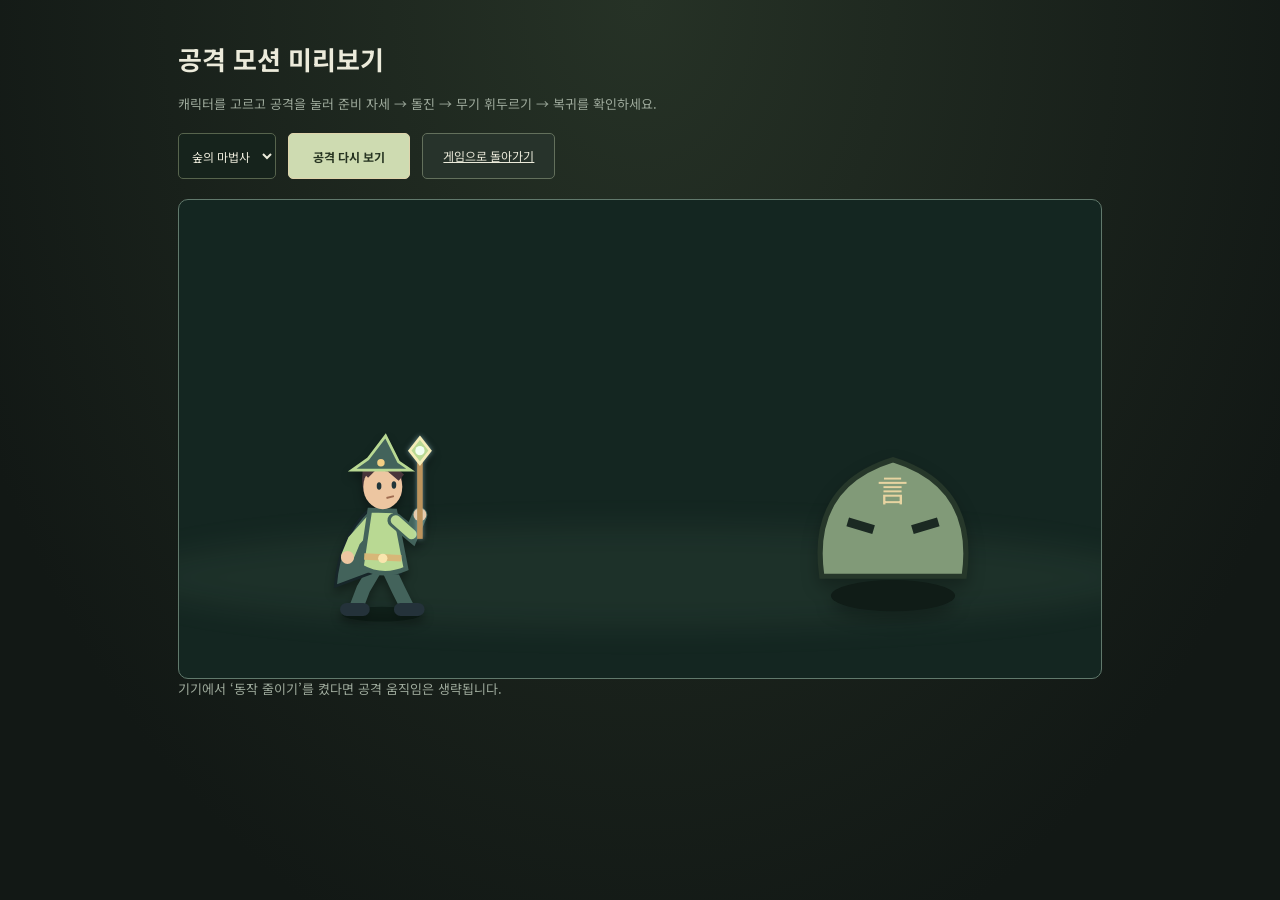
==== commit dd17cb60: "Add six-region roguelike expeditions with branching routes and special encounters" ====
--- a/motion-preview.html
+++ b/motion-preview.html
@@ -1,4 +1,4 @@
-<!doctype html><html lang="ko"><head><meta charset="utf-8"><meta name="viewport" content="width=device-width,initial-scale=1"><title>공격 모션 미리보기</title><link rel="stylesheet" href="style.css"><style>main{max-width:1000px;padding-top:40px}.preview-controls{display:flex;gap:12px;flex-wrap:wrap;margin:20px 0}.combat-layout .battlefield{align-items:flex-end}.combat-layout .unit{padding-bottom:50px}.preview-note{font-size:13px;color:var(--muted)}.hero-actor .fighter-rig{visibility:visible!important}.battlefield{--dash-distance:130px}h1{font-size:26px}</style></head><body><main><h1>공격 모션 미리보기</h1><p class="preview-note">캐릭터를 고르고 공격을 눌러 준비 자세 → 돌진 → 무기 휘두르기 → 복귀를 확인하세요.</p><div class="preview-controls"><select id="hero" aria-label="캐릭터"></select><button id="attack" class="primary">공격 다시 보기</button><a class="secondary" href="index.html">게임으로 돌아가기</a></div><div class="combat-layout"><section id="arena" class="battlefield"><div class="unit hero-unit"><div id="actor" class="hero-actor"></div></div><div class="unit enemy-unit"><svg viewBox="0 0 160 170" aria-hidden="true"><ellipse cx="80" cy="145" rx="48" ry="12" fill="#101c17"/><path d="M25 130 Q15 60 80 40 Q145 60 135 130Z" fill="#819a78" stroke="#26372a" stroke-width="4"/><path d="M45 88 L65 94 M95 94 L115 88" stroke="#1b2922" stroke-width="7"/><text x="80" y="73" text-anchor="middle" fill="#e7d4a1" font-size="24">言</text></svg></div></section></div><p class="preview-note">기기에서 ‘동작 줄이기’를 켰다면 공격 움직임은 생략됩니다.</p></main><script src="core.js"></script><script src="combat-actor.js"></script><script>
+<!doctype html><html lang="ko"><head><meta charset="utf-8"><meta name="viewport" content="width=device-width,initial-scale=1"><title>공격 모션 미리보기</title><link rel="stylesheet" href="style.css"><style>main{max-width:1000px;padding-top:40px}.preview-controls{display:flex;gap:12px;flex-wrap:wrap;margin:20px 0}.combat-layout .battlefield{align-items:flex-end}.combat-layout .unit{padding-bottom:50px}.preview-note{font-size:13px;color:var(--muted)}.hero-actor .fighter-rig{visibility:visible!important}.battlefield{--dash-distance:130px}h1{font-size:26px}</style></head><body><main><h1>공격 모션 미리보기</h1><p class="preview-note">캐릭터를 고르고 공격을 눌러 준비 자세 → 돌진 → 무기 휘두르기 → 복귀를 확인하세요.</p><div class="preview-controls"><select id="hero" aria-label="캐릭터"></select><button id="attack" class="primary">공격 다시 보기</button><a class="secondary" href="index.html">게임으로 돌아가기</a></div><div class="combat-layout"><section id="arena" class="battlefield"><div class="unit hero-unit"><div id="actor" class="hero-actor"></div></div><div class="unit enemy-unit"><svg viewBox="0 0 160 170" aria-hidden="true"><ellipse cx="80" cy="145" rx="48" ry="12" fill="#101c17"/><path d="M25 130 Q15 60 80 40 Q145 60 135 130Z" fill="#819a78" stroke="#26372a" stroke-width="4"/><path d="M45 88 L65 94 M95 94 L115 88" stroke="#1b2922" stroke-width="7"/><text x="80" y="73" text-anchor="middle" fill="#e7d4a1" font-size="24">言</text></svg></div></section></div><p class="preview-note">기기에서 ‘동작 줄이기’를 켰다면 공격 움직임은 생략됩니다.</p></main><script src="world-config.js"></script><script src="core.js"></script><script src="combat-actor.js"></script><script>
 const hero=document.getElementById('hero'),arena=document.getElementById('arena'),actor=document.getElementById('actor'),attack=document.getElementById('attack');let timer;
 hero.innerHTML=KanaGame.HEROES.map(h=>`<option value="${h.id}">${h.name}</option>`).join('');
 function show(){clearTimeout(timer);arena.className='battlefield';actor.innerHTML=combatActor(KanaGame.HEROES.find(h=>h.id===hero.value));attack.disabled=false}
--- a/style.css
+++ b/style.css
@@ -202,3 +202,98 @@
  .combat-view .combat-layout .hand{padding:4px 10px 7px;gap:8px;justify-content:center;overflow-x:auto;overflow-y:hidden}
  .combat-view .hand-slot{flex:0 0 116px;width:116px;transform:none}.combat-view .hand-slot>.card{width:116px;height:116px;padding:7px 6px}.combat-view .card-art{height:28px;margin:4px 0}.combat-view .card-art>span{font-size:16px}.combat-view .card .flavor{display:none}.combat-view .card .cost{width:20px;height:20px;top:4px;left:4px;font-size:12px}.combat-view .card .card-type{font-size:7px}.combat-view .card strong{font-size:10px;margin-bottom:3px}.combat-view .card p{font-size:9px;min-height:0;line-height:1.3}.combat-view .energy-orb{width:40px;height:40px;font-size:23px}.combat-view .turn-bar .end-turn{min-height:42px;padding:6px 14px}.combat-view .combat-top,.combat-view .pile-bar{font-size:9px}
 }
+
+/* Installed app shell and visual viewport sizing. */
+[hidden]{display:none!important}.pwa-tools{max-width:900px;margin:10px auto;padding:0 12px}.pwa-tools>div{display:flex;align-items:center;justify-content:center;gap:12px;padding:8px 12px;background:#263b2c;border:1px solid #63785a;border-radius:7px;font-size:11px}.pwa-tools .quiet{min-height:44px}.combat-view .pwa-tools{display:none}
+.combat-view .combat-layout{height:calc(var(--app-height,100dvh) - var(--battle-header) - env(safe-area-inset-top,0px) - env(safe-area-inset-bottom,0px) - 16px)}
+/* Never let a fixed minimum push cards below a short landscape viewport. */
+@media(orientation:landscape) and (max-height:600px){
+ body.combat-view{--battle-header:44px;--controls-height:44px;--hand-height:clamp(94px,30dvh,136px);--actor-size:clamp(48px,calc(var(--app-height,100dvh) - env(safe-area-inset-top,0px) - env(safe-area-inset-bottom,0px) - 44px - 16px - 18px - 44px - var(--hand-height) - 18px - 48px),140px)}
+ .combat-view .combat-layout{min-height:0;grid-template-rows:18px minmax(0,1fr) var(--controls-height) var(--hand-height) 18px}
+ .combat-view .combat-layout .unit{padding-bottom:calc(var(--hand-height) + var(--controls-height) + 8px);max-width:40%;min-width:0}
+ .combat-view .hero-actor{height:var(--actor-size);width:calc(var(--actor-size)*.86)}
+ .combat-view .combat-layout .enemy-unit>svg{height:var(--actor-size);width:var(--actor-size)}
+ .combat-view .intent{top:-20px;font-size:9px;line-height:1.1;padding:4px 8px}.combat-view .unit-name{line-height:1.1;font-size:10px;margin-bottom:3px}.combat-view .hp-label{font-size:9px;line-height:1;margin-top:3px}.combat-view .hp-bar{height:5px;max-width:125px}
+ .combat-view .combat-layout .hand{padding:4px 10px 6px;gap:8px;justify-content:flex-start;overflow:auto hidden;min-width:0;scroll-padding:10px;touch-action:pan-x pinch-zoom}
+ .combat-view .hand-slot{flex:0 0 128px;width:128px;transform:none!important;min-width:0}
+ .combat-view .hand-slot>.card{height:calc(var(--hand-height) - 12px);min-height:0;width:128px;padding:5px 7px;overflow:hidden}
+ .combat-view .card .card-type{font-size:7px}.combat-view .card .cost{width:19px;height:19px;top:3px;left:4px;font-size:12px}.combat-view .card-art{height:clamp(18px,5dvh,30px);margin:3px 0}.combat-view .card-art>span{font-size:14px}.combat-view .card strong{font-size:10px;line-height:1.2;margin-bottom:3px}.combat-view .card p{font-size:9px;line-height:1.3;min-height:0}.combat-view .card .flavor{display:none}
+ .combat-view .turn-bar .end-turn{min-height:44px;padding:6px 14px}.combat-view .combat-layout .turn-bar{padding:0 10px}.combat-view .energy-orb{width:40px;height:40px}.combat-view .header-actions{flex-wrap:nowrap}.combat-view .brand div,.combat-view .run-stats .optional{display:none}.combat-view .header-actions .quiet{min-height:40px}.combat-view .combat-top,.combat-view .pile-bar{font-size:9px;line-height:1.1}.combat-view .touch-hint{display:inline;font-size:9px}.combat-view .keyboard-hint{display:none}
+ .modal{padding:8px max(10px,env(safe-area-inset-right,0px)) 8px max(10px,env(safe-area-inset-left,0px))}.modal-panel{max-height:calc(var(--app-height,100dvh) - env(safe-area-inset-top,0px) - env(safe-area-inset-bottom,0px) - 16px);padding:16px 24px;overflow:auto}.question-prompt{font-size:26px;margin:8px 0}.question-context{font-size:11px;margin:6px 0 10px}.answer{min-height:44px;padding:8px}.question-actions{margin-top:8px}.feedback{padding:8px 0;font-size:11px}
+}
+@media(orientation:landscape) and (max-height:340px){body.combat-view{--hand-height:94px;--controls-height:44px}.combat-view .combat-top strong{max-width:65%}.combat-view .pile-bar{font-size:8px}.combat-view .touch-hint{display:none}.combat-view .turn-bar>[data-action="test-word-flight"]{display:none}}
+
+/* Enemy intent belongs to the unit's measured height, never above its bounds. */
+.combat-view .combat-layout .enemy-unit>.intent{position:static;display:table;margin:0 auto 6px;transform:none;max-width:100%;white-space:normal;line-height:1.3;overflow-wrap:anywhere}
+@media(orientation:landscape) and (max-height:600px){
+ .combat-view .combat-layout .battlefield{display:grid;grid-template-columns:minmax(0,1fr) minmax(0,1fr);grid-template-rows:minmax(0,1fr) calc(var(--hand-height) + var(--controls-height));align-items:end}
+ .combat-view .combat-layout .unit{grid-row:1;align-self:end;justify-self:center;max-width:260px;width:100%;padding:0 6px 8px;margin:0;min-height:0}
+ .combat-view .combat-layout .hero-unit{grid-column:1}.combat-view .combat-layout .enemy-unit{grid-column:2}
+ .combat-view .combat-layout .enemy-unit>.intent{font-size:9px;line-height:1.1;padding:4px 7px;margin-bottom:4px}
+ .combat-view .combat-layout .hand{scroll-snap-type:x proximity}.combat-view .hand-slot{scroll-snap-align:start}
+ .combat-view .combat-layout .pile-bar{overflow:hidden;white-space:nowrap}.combat-view .pile-bar>span{overflow:hidden;text-overflow:ellipsis}
+}
+
+/* A fixed, complete battle canvas is scaled down as a unit on short phones. */
+body.combat-view.fit-layout{--hand-height:128px;--controls-height:44px;--actor-size:110px}
+.combat-view.fit-layout #screen{position:relative;min-height:0}
+.combat-view.fit-layout .combat-layout{position:absolute;top:0;left:0;width:var(--fit-width);height:var(--fit-height);min-height:0;transform:scale(var(--fit-scale));transform-origin:top left;grid-template-rows:18px minmax(0,1fr) 44px 128px 18px}
+.combat-view.fit-layout .hero-actor{width:95px;height:110px}.combat-view.fit-layout .combat-layout .enemy-unit>svg{height:110px;width:110px}
+.combat-view.fit-layout .combat-layout .enemy-unit>.intent{position:static;transform:none;display:table;margin:0 auto 6px}
+.recovery-link{display:block;text-align:center;font-size:11px;color:var(--gold);margin-bottom:10px}.combat-view .recovery-link{display:none}
+
+/* Feedback dialogs must always cover transient battle notices. */
+.modal{z-index:1000}.combat-view .notice{z-index:4;animation:notice-expire 2.5s both;pointer-events:none}
+@keyframes notice-expire{0%,80%{opacity:1;visibility:visible}100%{opacity:0;visibility:hidden}}
+@media(prefers-reduced-motion:reduce){.combat-view .notice{display:none}}
+/* Compact portrait mode; keep the accepted landscape layout unchanged. */
+@media(orientation:portrait) and (max-width:700px){
+ body.combat-view{--hand-height:166px;--controls-height:48px;--battle-header:54px}
+ .combat-view .combat-layout{min-height:0;max-width:540px;height:min(620px,calc(var(--app-height,100dvh) - 70px - env(safe-area-inset-top,0px) - env(safe-area-inset-bottom,0px)));grid-template-rows:24px minmax(120px,1fr) 48px 166px 22px;margin:auto}
+ .combat-view .combat-layout .unit{padding-bottom:calc(var(--hand-height) + var(--controls-height) + 10px)}
+ .combat-view .hero-actor{width:90px;height:102px}.combat-view .combat-layout .enemy-unit>svg{width:104px;height:112px}
+ .combat-view .combat-layout .enemy-unit>.intent{font-size:10px;padding:5px 8px;margin-bottom:5px}
+ .combat-view .combat-layout .hand{padding:7px 10px 10px;gap:8px}.combat-view .hand-slot{width:118px;flex-basis:118px}.combat-view .hand-slot>.card{height:148px;padding:7px 6px}.combat-view .card-art{height:48px;margin:5px 0}.combat-view .card .cost{width:21px;height:21px;font-size:12px;top:4px;left:4px}.combat-view .card .card-type{font-size:7px}.combat-view .card strong{font-size:11px;margin-bottom:4px}.combat-view .card p{font-size:9px;line-height:1.5}.combat-view .unit-name{font-size:11px}.combat-view .hp-bar{max-width:125px}.combat-view .hp-label{font-size:10px}.combat-view .energy-orb{width:40px;height:40px;font-size:23px}.combat-view .turn-bar .end-turn{min-height:44px;min-width:86px;padding:8px 12px}.combat-view .turn-bar>[data-action="test-word-flight"]{font-size:9px;padding:5px 8px}
+ .combat-view .combat-top{font-size:9px;gap:8px}.combat-view .combat-top strong{max-width:62%}.combat-view .pile-bar{font-size:9px}.combat-view .touch-hint{font-size:8px}
+}
+
+/* Small portrait hand; a separate full-sized card opens before committing an action. */
+@media(orientation:portrait) and (max-width:700px){
+ body.combat-view{--hand-height:112px}
+ .combat-view .combat-layout{height:min(520px,calc(var(--app-height,100dvh) - 70px - env(safe-area-inset-top,0px) - env(safe-area-inset-bottom,0px)));grid-template-rows:24px minmax(120px,1fr) 48px 112px 22px}
+ .combat-view .hero-actor{width:74px;height:84px}.combat-view .combat-layout .enemy-unit>svg{width:86px;height:92px}
+ .combat-view .combat-layout .hand{padding:5px 10px 8px;gap:7px}
+ .combat-view .hand-slot{width:86px;flex:0 0 86px}
+ .combat-view .hand-slot>.card{height:96px;min-height:0;padding:5px;border-radius:7px}
+ .combat-view .hand .card-art{height:30px;margin:4px 0}.combat-view .hand .card-art>span{font-size:17px}
+ .combat-view .hand .card .card-type{font-size:6px;letter-spacing:0;padding-left:12px;display:block}
+ .combat-view .hand .card .cost{width:17px;height:17px;font-size:10px;top:3px;left:3px}
+ .combat-view .hand .card strong{font-size:10px;line-height:1.3;margin:4px 0;white-space:nowrap;overflow:hidden;text-overflow:ellipsis}
+ .combat-view .hand .card p,.combat-view .hand .card .flavor{display:none}
+ .combat-view .hand .card.rarity-rare:after{font-size:8px;bottom:1px}
+}
+.modal[data-kind="card-preview"] .modal-panel{width:min(400px,100%);padding:24px 20px;animation:preview-open .16s ease-out}
+.modal[data-kind="card-preview"] h2{font-size:23px;margin:10px 0 16px}
+.card-preview-art{display:flex;justify-content:center;padding:3px}
+.card-preview-art>.card{width:210px;min-height:270px;height:auto;opacity:1;padding:15px 14px 22px;cursor:default}
+.card-preview-art>.card .card-art{height:108px;margin:12px 0}.card-preview-art>.card .card-type{font-size:10px}.card-preview-art>.card strong{font-size:17px;margin-bottom:12px}.card-preview-art>.card p{display:block;font-size:14px;line-height:1.8;min-height:0;margin-bottom:10px}.card-preview-art>.card .flavor{display:block;font-size:10px;line-height:1.7}.card-preview-art>.card .cost{width:28px;height:28px;font-size:17px}
+.preview-turn-note{font-size:11px;line-height:1.7;color:var(--muted);margin:18px 0 12px}.preview-actions{display:flex;justify-content:center;gap:10px}.preview-actions>button{flex:1;min-height:48px;padding:12px 8px}
+@keyframes preview-open{from{opacity:0;transform:translateY(10px) scale(.96)}to{opacity:1;transform:none}}
+@media(prefers-reduced-motion:reduce){.modal[data-kind="card-preview"] .modal-panel{animation:none}}
+
+/* Restore readable cards/direct selection; use the entire portrait viewport. */
+@media(orientation:portrait) and (max-width:700px){
+ body.combat-view{--hand-height:166px}
+ .combat-view .combat-layout{height:calc(var(--app-height,100dvh) - var(--battle-header) - env(safe-area-inset-top,0px) - env(safe-area-inset-bottom,0px) - 16px);grid-template-rows:24px minmax(120px,1fr) 48px 166px 22px}
+ .combat-view .hand-slot{width:118px;flex-basis:118px}.combat-view .hand-slot>.card{height:148px;padding:7px 6px}.combat-view .hand .card-art{height:48px;margin:5px 0}.combat-view .hand .card-art>span{font-size:24px}.combat-view .hand .card .card-type{font-size:7px;padding-left:0}.combat-view .hand .card .cost{width:21px;height:21px;font-size:12px;top:4px;left:4px}.combat-view .hand .card strong{font-size:11px;margin-bottom:4px;white-space:normal}.combat-view .hand .card p{display:block;font-size:9px;line-height:1.5;min-height:0}.combat-view .hand .card .flavor{display:none}
+}
+
+/* Expedition maps and region scenes retain the dark green/gold language. */
+body[data-region="forest"]{--region-color:#a8d08c;--region-panel:#243f2d}body[data-region="shrine"]{--region-color:#c5addf;--region-panel:#30273f}body[data-region="village"]{--region-color:#f2c486;--region-panel:#443128}body[data-region="mountain"]{--region-color:#c1ecff;--region-panel:#243e51}body[data-region="castle"]{--region-color:#f1a378;--region-panel:#47292c}body[data-region="library"]{--region-color:#e0c5ff;--region-panel:#302d4f}
+body:not([data-region="legacy"]){background:radial-gradient(ellipse at 50% 0,var(--region-panel,#263226),#121815 80%)}
+.world-map{max-width:1000px;margin:auto}.world-map .run-heading{margin:12px 0 18px}.world-map .run-heading h2{color:var(--region-color,var(--green))}.world-regions{display:grid;grid-template-columns:repeat(6,minmax(0,1fr));gap:7px}.world-region{border:1px solid var(--line);background:#18231e;border-radius:7px;display:flex;align-items:center;gap:7px;padding:10px 8px;font-size:10px;color:var(--muted)}.world-region b{border:1px solid #63705c;border-radius:50%;width:24px;height:24px;flex:0 0 24px;display:grid;place-items:center}.world-region.current{color:var(--region-color);border-color:var(--region-color);background:var(--region-panel)}.world-region.cleared{color:#b4d391}.world-description{font-size:12px;line-height:1.9;margin:18px 0;color:var(--muted)}
+.branch-map{position:relative;height:540px;border:1px solid #586850;border-radius:12px;background:radial-gradient(ellipse at center,var(--region-panel),#15211cf2);padding:0;overflow:hidden}.branch-map>svg{position:absolute;inset:0;width:100%;height:100%;pointer-events:none;fill:none;stroke:#8c9b7955;stroke-width:3;stroke-dasharray:7 8}.branch-map .walked{stroke:var(--gold);stroke-dasharray:none}.node-row{height:90px;display:flex;justify-content:space-evenly;align-items:flex-start;position:relative;padding-top:8px}.world-node{width:110px;min-height:72px;padding:5px;border:1px solid #5b6c56;border-radius:10px;background:#1b2c23;color:var(--text);display:flex;flex-direction:column;align-items:center;gap:3px}.world-node>span{font:22px 'Noto Serif JP',serif}.world-node>strong{font-size:11px}.world-node>small{font-size:9px;color:var(--muted)}.world-node.available{border-color:var(--gold);background:#3b4930;box-shadow:0 0 16px #e0bf7e24}.world-node.available:active{transform:scale(.96)}.world-node:disabled{opacity:.48}.world-node.visited{color:#c4dfaa;border-color:#9fb087;opacity:1;background:#283c2b}.world-node.risk-4.available{border-color:#e2a292;background:#4d302e}.node-legend{display:flex;flex-wrap:wrap;gap:10px;margin:15px 0;font-size:10px;color:var(--muted)}.node-legend b{color:var(--gold)}.relic-detail{border:1px solid var(--line);padding:14px;border-radius:8px;font-size:12px;line-height:1.8}.relic-detail summary{cursor:pointer;color:var(--gold);min-height:32px}.relic-detail p{margin:10px 0 0}.region-entry{background:radial-gradient(ellipse at center,var(--region-panel),#1c2820);border-color:var(--region-color)}.region-emblem{font:100px 'Noto Serif JP',serif;color:var(--region-color);padding:25px 0;text-shadow:0 0 40px #fff2;animation:region-enter .7s both}.region-entry .primary{min-width:190px}.reward-relic{border:1px solid #e0bf7e88;border-radius:8px;padding:12px;color:var(--gold)!important}.upgrade-list{display:grid;grid-template-columns:repeat(2,minmax(0,1fr));gap:10px;margin-top:15px}.upgrade-list .scene-choice{min-width:0;width:100%}.scene>.scene-choice{width:min(100%,400px);margin:auto}.shop-cards{display:flex;gap:16px;justify-content:center;margin:20px 0;overflow-x:auto;padding:8px}.shop-cards>div{flex:0 0 158px;display:flex;flex-direction:column;gap:14px}.shop-cards .card{opacity:1;cursor:default}.shop-cards .secondary{font-size:11px;padding:12px 6px}.study-challenge{max-width:680px}.study-challenge .answers{margin:20px 0}.study-challenge .answer{min-height:56px}.boss-arrival{position:absolute;z-index:6;top:12%;left:10%;right:10%;border-block:1px solid #f0c98999;padding:16px;background:linear-gradient(90deg,transparent,#35232be8,transparent);color:#f8d3a3;text-align:center;font-weight:900;font-size:20px;pointer-events:none;animation:boss-enter 2s both}.encounter-goal{position:absolute;top:8px;left:8px;right:8px;text-align:center;font-size:10px;color:var(--region-color,var(--gold));pointer-events:none;z-index:4}.encounter-goal:empty{display:none}
+body[data-region="mountain"] .monster-sprite{filter:drop-shadow(0 0 8px #a9edff66) hue-rotate(100deg)}body[data-region="shrine"] .arena-motes i{background:#d7b2fc;box-shadow:0 0 12px #c4a2ff}body[data-region="castle"] .arena-motes i{background:#ffb779;box-shadow:0 0 12px #fb784b}body[data-region="library"] .arena-motes i{background:#f0dcff;box-shadow:0 0 14px #cda9ff}
+@keyframes region-enter{from{opacity:0;transform:translateY(15px) scale(.9)}to{opacity:1;transform:none}}@keyframes boss-enter{0%{opacity:0;transform:scale(1.1)}15%,65%{opacity:1;transform:scale(1)}100%{opacity:0;visibility:hidden}}
+@media(max-width:700px){.world-regions{display:flex;overflow-x:auto;scroll-snap-type:x proximity;padding-bottom:5px}.world-region{flex:0 0 112px;scroll-snap-align:start}.world-map .run-heading h2{font-size:24px}.world-node{width:86px;min-height:72px}.world-node>strong{font-size:10px}.world-node>small{font-size:8px}.upgrade-list{grid-template-columns:1fr}.scene .scene-options{flex-direction:column}.scene .scene-choice{min-width:0;width:100%}.shop-cards{justify-content:flex-start}.scene .rewards{justify-content:flex-start;overflow-x:auto;padding:8px}.combat-view .header-actions #collection-button{display:none}.combat-view .header-actions .quiet{font-size:9px;padding:5px;min-width:40px}.world-description{font-size:11px}.node-legend{font-size:9px}.boss-arrival{font-size:14px}.encounter-goal{font-size:9px}.region-emblem{font-size:75px}}
+@media(prefers-reduced-motion:reduce){.boss-arrival{display:none}.region-emblem{animation:none}}
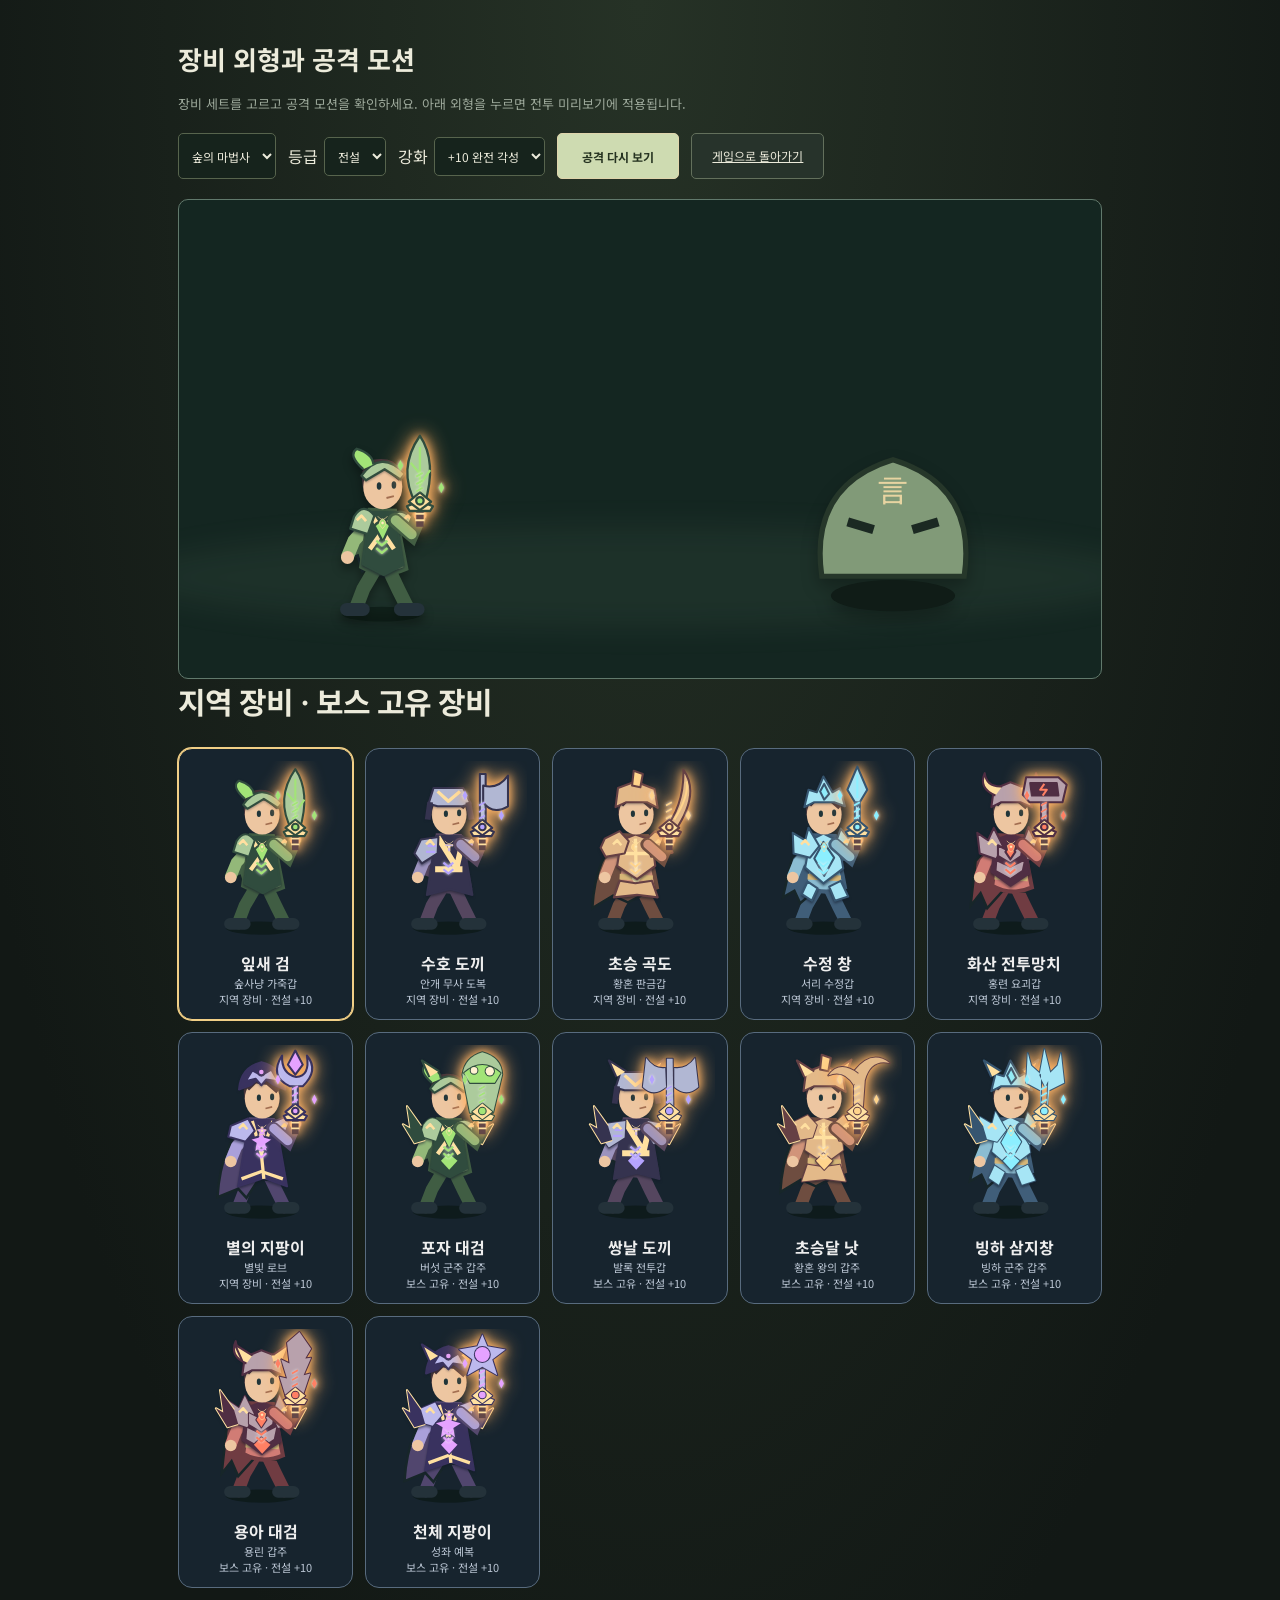
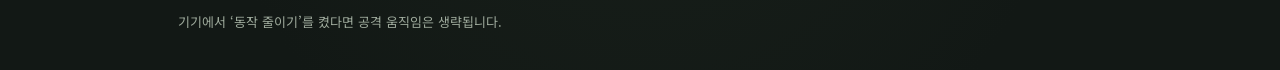
==== commit 7bd17a63: "feat: diversify equipment appearances and add visual previews" ====
--- a/motion-preview.html
+++ b/motion-preview.html
@@ -1,6 +1,9 @@
-<!doctype html><html lang="ko"><head><meta charset="utf-8"><meta name="viewport" content="width=device-width,initial-scale=1"><title>공격 모션 미리보기</title><link rel="stylesheet" href="style.css"><style>main{max-width:1000px;padding-top:40px}.preview-controls{display:flex;gap:12px;flex-wrap:wrap;margin:20px 0}.combat-layout .battlefield{align-items:flex-end}.combat-layout .unit{padding-bottom:50px}.preview-note{font-size:13px;color:var(--muted)}.hero-actor .fighter-rig{visibility:visible!important}.battlefield{--dash-distance:130px}h1{font-size:26px}</style></head><body><main><h1>공격 모션 미리보기</h1><p class="preview-note">캐릭터를 고르고 공격을 눌러 준비 자세 → 돌진 → 무기 휘두르기 → 복귀를 확인하세요.</p><div class="preview-controls"><select id="hero" aria-label="캐릭터"></select><button id="attack" class="primary">공격 다시 보기</button><a class="secondary" href="index.html">게임으로 돌아가기</a></div><div class="combat-layout"><section id="arena" class="battlefield"><div class="unit hero-unit"><div id="actor" class="hero-actor"></div></div><div class="unit enemy-unit"><svg viewBox="0 0 160 170" aria-hidden="true"><ellipse cx="80" cy="145" rx="48" ry="12" fill="#101c17"/><path d="M25 130 Q15 60 80 40 Q145 60 135 130Z" fill="#819a78" stroke="#26372a" stroke-width="4"/><path d="M45 88 L65 94 M95 94 L115 88" stroke="#1b2922" stroke-width="7"/><text x="80" y="73" text-anchor="middle" fill="#e7d4a1" font-size="24">言</text></svg></div></section></div><p class="preview-note">기기에서 ‘동작 줄이기’를 켰다면 공격 움직임은 생략됩니다.</p></main><script src="world-config.js"></script><script src="core.js"></script><script src="combat-actor.js"></script><script>
-const hero=document.getElementById('hero'),arena=document.getElementById('arena'),actor=document.getElementById('actor'),attack=document.getElementById('attack');let timer;
+<!doctype html><html lang="ko"><head><meta charset="utf-8"><meta name="viewport" content="width=device-width,initial-scale=1"><title>장비 외형과 공격 모션 미리보기</title><link rel="stylesheet" href="style.css"><style>main{max-width:1000px;padding-top:40px}.preview-controls{display:flex;gap:12px;flex-wrap:wrap;margin:20px 0}.combat-layout .battlefield{align-items:flex-end}.combat-layout .unit{padding-bottom:50px}.preview-note{font-size:13px;color:var(--muted)}.hero-actor .fighter-rig{visibility:visible!important}.battlefield{--dash-distance:130px}h1{font-size:26px}.appearance-gallery{display:grid;grid-template-columns:repeat(auto-fit,minmax(150px,1fr));gap:12px;margin:24px 0}.appearance-card{background:#17242e;border:1px solid #586b7e;border-radius:14px;padding:12px;color:#eee;text-align:center}.appearance-card svg{width:150px;height:185px;max-width:100%}.appearance-card small{display:block;color:#bdc8d6;font-size:11px}.appearance-card[aria-pressed=true]{border-color:#f1cf86;box-shadow:0 0 0 1px #f1cf86}.preview-controls label{display:flex;gap:6px;align-items:center}</style></head><body><main><h1>장비 외형과 공격 모션</h1><p class="preview-note">장비 세트를 고르고 공격 모션을 확인하세요. 아래 외형을 누르면 전투 미리보기에 적용됩니다.</p><div class="preview-controls"><select id="hero" aria-label="캐릭터"></select><label>등급 <select id="grade"><option value="common">일반</option><option value="rare">희귀</option><option value="legendary" selected>전설</option><option value="mythic">신화</option></select></label><label>강화 <select id="enhance"><option value="0">+0</option><option value="5">+5 각성 문양</option><option value="10" selected>+10 완전 각성</option></select></label><button id="attack" class="primary">공격 다시 보기</button><a class="secondary" href="index.html">게임으로 돌아가기</a></div><div class="combat-layout"><section id="arena" class="battlefield"><div class="unit hero-unit"><div id="actor" class="hero-actor"></div></div><div class="unit enemy-unit"><svg viewBox="0 0 160 170" aria-hidden="true"><ellipse cx="80" cy="145" rx="48" ry="12" fill="#101c17"/><path d="M25 130 Q15 60 80 40 Q145 60 135 130Z" fill="#819a78" stroke="#26372a" stroke-width="4"/><path d="M45 88 L65 94 M95 94 L115 88" stroke="#1b2922" stroke-width="7"/><text x="80" y="73" text-anchor="middle" fill="#e7d4a1" font-size="24">言</text></svg></div></section></div><h2>지역 장비 · 보스 고유 장비</h2><div id="gallery" class="appearance-gallery"></div><p class="preview-note">기기에서 ‘동작 줄이기’를 켰다면 공격 움직임은 생략됩니다.</p></main><script src="world-config.js"></script><script src="core.js"></script><script src="gear-config.js"></script><script src="gear.js"></script><script src="combat-actor.js"></script><script>
+const hero=document.getElementById('hero'),arena=document.getElementById('arena'),actor=document.getElementById('actor'),attack=document.getElementById('attack'),grade=document.getElementById('grade'),enhance=document.getElementById('enhance'),gallery=document.getElementById('gallery');let timer,selected=0;
 hero.innerHTML=KanaGame.HEROES.map(h=>`<option value="${h.id}">${h.name}</option>`).join('');
-function show(){clearTimeout(timer);arena.className='battlefield';actor.innerHTML=combatActor(KanaGame.HEROES.find(h=>h.id===hero.value));attack.disabled=false}
-hero.onchange=show;attack.onclick=()=>{show();const a=actor.getBoundingClientRect(),e=arena.querySelector('.enemy-unit svg').getBoundingClientRect();arena.style.setProperty('--dash-distance',Math.max(0,e.left-a.right+38)+'px');void arena.offsetWidth;arena.className='battlefield animating fx-scene-slash';attack.disabled=true;timer=setTimeout(show,900)};show();
+function equipment(index){return Object.fromEntries(['weapon','armor','charm'].map(slot=>[slot,{slot,region:index%6,origin:index>=6?'boss':'field',grade:grade.value,level:Number(enhance.value)}]));}
+function character(){const h=KanaGame.HEROES.find(h=>h.id===hero.value);return h.id==='mage'?{...h,archetype:'warrior'}:h;}
+function showGallery(){gallery.innerHTML=Array.from({length:12},(_,i)=>{const load=equipment(i);return `<button class="appearance-card" data-look="${i}" aria-pressed="${selected===i}">${combatActor(character(),load)}<strong>${KanaGear.appearance(load.weapon).type}</strong><small>${KanaGear.appearance(load.armor).type}</small><small>${i>=6?'보스 고유':'지역 장비'} · ${KanaGear.grade(grade.value).name} +${enhance.value}</small></button>`}).join('');}
+function show(){clearTimeout(timer);arena.className='battlefield';actor.innerHTML=combatActor(character(),equipment(selected));attack.disabled=false}
+hero.onchange=grade.onchange=enhance.onchange=()=>{show();showGallery();};gallery.onclick=e=>{const b=e.target.closest('[data-look]');if(!b)return;selected=Number(b.dataset.look);show();showGallery();};attack.onclick=()=>{show();const a=actor.getBoundingClientRect(),e=arena.querySelector('.enemy-unit svg').getBoundingClientRect();arena.style.setProperty('--dash-distance',Math.max(0,e.left-a.right+38)+'px');void arena.offsetWidth;arena.className='battlefield animating fx-scene-slash';attack.disabled=true;timer=setTimeout(show,900)};show();showGallery();
 </script></body></html>
--- a/style.css
+++ b/style.css
@@ -297,3 +297,270 @@
 @keyframes region-enter{from{opacity:0;transform:translateY(15px) scale(.9)}to{opacity:1;transform:none}}@keyframes boss-enter{0%{opacity:0;transform:scale(1.1)}15%,65%{opacity:1;transform:scale(1)}100%{opacity:0;visibility:hidden}}
 @media(max-width:700px){.world-regions{display:flex;overflow-x:auto;scroll-snap-type:x proximity;padding-bottom:5px}.world-region{flex:0 0 112px;scroll-snap-align:start}.world-map .run-heading h2{font-size:24px}.world-node{width:86px;min-height:72px}.world-node>strong{font-size:10px}.world-node>small{font-size:8px}.upgrade-list{grid-template-columns:1fr}.scene .scene-options{flex-direction:column}.scene .scene-choice{min-width:0;width:100%}.shop-cards{justify-content:flex-start}.scene .rewards{justify-content:flex-start;overflow-x:auto;padding:8px}.combat-view .header-actions #collection-button{display:none}.combat-view .header-actions .quiet{font-size:9px;padding:5px;min-width:40px}.world-description{font-size:11px}.node-legend{font-size:9px}.boss-arrival{font-size:14px}.encounter-goal{font-size:9px}.region-emblem{font-size:75px}}
 @media(prefers-reduced-motion:reduce){.boss-arrival{display:none}.region-emblem{animation:none}}
+
+/* Permanent equipment UI; rarity colors are shared with the SVG weapon. */
+.modal[data-kind="gear"] .modal-panel{width:min(840px,100%)}.modal[data-kind="gear-detail"] .modal-panel{width:min(540px,100%)}.gear-heroes,.gear-filters,.gear-actions{display:flex;flex-wrap:wrap;gap:8px;justify-content:center;margin:12px 0}.gear-heroes .quiet[aria-pressed=true],.gear-filters .quiet[aria-pressed=true]{border-color:var(--gold);background:#3a4d32}.gear-slots{display:grid;grid-template-columns:repeat(3,minmax(0,1fr));gap:9px;margin-top:16px}.gear-slot{display:flex;flex-direction:column;gap:10px;padding:15px 8px;background:#1b3028;color:var(--gear);border:1px solid var(--gear);border-radius:8px;min-height:80px}.gear-slot span{font-size:11px}.gear-total{font-size:12px;line-height:1.9;padding:10px;background:#15251e;border-radius:7px;color:#d8e9c8}.gear-sets{display:grid;grid-template-columns:repeat(3,minmax(0,1fr));gap:8px;font-size:10px;line-height:1.8;color:var(--muted)}.gear-sets p{border:1px solid #455843;border-radius:7px;padding:9px;margin:0}.gear-sets .active{border-color:#d4c987;color:#e9e2b9;background:#46503544}.gear-lock{font-size:12px;color:#edbd91}.gear-list{display:grid;grid-template-columns:repeat(3,minmax(0,1fr));gap:12px;margin:16px 0}.gear-item{position:relative;display:flex;flex-direction:column;align-items:center;gap:7px;min-height:160px;padding:14px 8px;border:1px solid var(--gear);color:var(--text);background:radial-gradient(ellipse at top,#40533a,#172a22);border-radius:9px;text-align:center}.gear-item strong{font-size:12px;color:var(--gear)}.gear-item small{font-size:10px;color:#b9cbb2;line-height:1.6}.gear-icon{display:grid;place-items:center;border:1px solid var(--gear);border-radius:50%;width:43px;height:43px;color:var(--gear);font:26px 'Noto Serif JP',serif}.gear-detail-icon{font:70px 'Noto Serif JP',serif;color:var(--gear);width:110px;height:110px;display:grid;place-items:center;margin:auto;border:2px solid var(--gear);border-radius:15px;background:#1a2c26;box-shadow:0 0 20px color-mix(in srgb,var(--gear),transparent 75%)}.gear-compare{text-align:left;border:1px solid #56684a;padding:12px;border-radius:7px;font-size:12px;line-height:1.9;margin:16px 0}.gear-compare p{margin-bottom:7px}.gear-actions>button{min-height:48px;flex:1;min-width:120px}.gear-loot{padding:15px;background:#1b2d26;border:1px solid #7e8b64;border-radius:9px;font-size:12px;line-height:1.8}.gear-loot small{color:var(--muted)}.gear-loot p{margin:9px 0}.rare-loot{animation:loot-light .8s ease-out}.max-enhance{box-shadow:0 0 0 1px var(--gear),0 0 15px var(--gear);border-style:double}.rig-weapon.equipped-weapon{filter:drop-shadow(0 0 3px var(--weapon-glow))}.rig-weapon.grade-legendary,.rig-weapon.grade-mythic,.rig-weapon.enhanced-weapon{filter:drop-shadow(0 0 5px var(--weapon-glow)) drop-shadow(0 0 10px var(--weapon-glow))}.critical-hit .fx-number{color:#ffd06b;-webkit-text-stroke:2px #8e3928;text-shadow:0 2px 2px #261923,0 0 18px #ffb25e}.critical-hit .fx-caption{color:#ffe6a1;font-size:16px}.risk-5.available{border-color:#ed9ebf;background:#4a2d43}.gear-effect-text{display:block;color:#efce93;font-weight:700}
+@keyframes loot-light{from{opacity:.3;text-shadow:0 0 15px currentColor;transform:translateY(7px)}to{opacity:1;text-shadow:none;transform:none}}
+@media(max-width:700px){header .brand div{display:none}.gear-list{grid-template-columns:repeat(2,minmax(0,1fr));gap:9px}.gear-sets{grid-template-columns:1fr}.gear-slot{padding:12px 5px}.gear-slot span{font-size:10px}.gear-filters .quiet{min-height:44px;padding:6px 8px}.gear-list .gear-item{min-height:150px}.gear-heroes .quiet{min-height:44px}.gear-actions{flex-direction:column}.gear-actions>button{width:100%}.modal[data-kind="gear"] .modal-panel{padding:24px 12px}.gear-compare{font-size:11px}.combat-view .header-actions{display:flex;gap:3px;flex-wrap:nowrap}.combat-view .header-actions .quiet{min-width:36px;padding:5px 4px;font-size:9px}.combat-view .run-stats{font-size:10px;gap:5px}.combat-view>header{gap:7px}}
+@media(prefers-reduced-motion:reduce){.rare-loot{animation:none}.rig-weapon.grade-legendary,.rig-weapon.grade-mythic{filter:none}}
+@media(max-width:700px){body:not(.combat-view)>header{height:auto;min-height:82px;padding-top:8px;padding-bottom:8px}body:not(.combat-view) .header-actions{display:grid;grid-template-columns:repeat(3,minmax(40px,1fr));gap:4px}body:not(.combat-view) .header-actions .quiet{font-size:9px;padding:6px;min-height:36px}body:not(.combat-view) .run-stats{font-size:10px;max-width:100px}body:not(.combat-view) .run-stats .optional{display:none}}
+
+/* A whole reading travels and lands as one spell. */
+.letter-shot b,.letter-impact{white-space:nowrap;font-size:clamp(18px,3.6vw,40px)}
+.letter-impact{animation-delay:.73s}.settings{flex-wrap:wrap}#stages{overflow-x:auto}#stages .stage{flex-shrink:0}
+
+#reading-clock {
+  color: #edb779;
+  font-weight: 700;
+  font-variant-numeric: tabular-nums;
+  min-height: 1.5em;
+}
+
+/* Cardless reading combat: leave room for the arena and the next prompt. */
+.reading-status {
+  display: flex;
+  flex-wrap: wrap;
+  align-items: center;
+  justify-content: center;
+  gap: .5rem 1.5rem;
+  padding: 1rem;
+  border: 1px solid #edb77955;
+  border-radius: 16px;
+  background: #142a27;
+  color: #e7e9d7;
+}
+.reading-status strong { color: #edb779; font-size: 1.4rem; }
+.reading-status small { width: 100%; text-align: center; opacity: .8; }
+.combat-view .combat-layout.reading-battle,
+.combat-view.fit-layout .combat-layout.reading-battle {
+  grid-template-rows: 24px minmax(120px, 1fr) auto;
+}
+.combat-view .reading-battle .battlefield { grid-template-rows: minmax(0, 1fr); }
+.combat-view .reading-battle .unit { padding-bottom: 16px; }
+.reading-battle .letter-shot { animation-duration: .26s; animation-delay: .03s; }
+.reading-battle .letter-impact { animation-delay: .29s; animation-duration: .18s; }
+.reading-battle .word-casting .fx-number { animation-delay: .29s; animation-duration: .2s; }
+.reading-battle .word-casting .fx-ring,
+.reading-battle .word-casting .fx-flash,
+.reading-battle .word-casting .enemy-unit svg,
+.reading-battle .battlefield.word-casting { animation-delay: .29s; }
+.reading-battle .word-casting .fx-particle { animation-delay: calc(.29s + var(--delay)); }
+.reading-battle .word-casting.enemy-falling .enemy-unit svg { animation-delay: .34s; animation-duration: .35s; }
+@media (prefers-reduced-motion: reduce) {
+  .reading-battle .letter-shot { animation: none; }
+}
+
+/* Keep the prompt and its attack visible together throughout the battle. */
+.combat-view .combat-layout.reading-battle {
+  grid-template-columns: minmax(0, 1.1fr) minmax(300px, 1fr);
+  grid-template-rows: 24px minmax(0, 1fr) auto;
+  gap: 10px;
+  min-height: 400px;
+}
+.reading-battle .combat-top { grid-column: 1 / -1; }
+.combat-view .reading-battle .battlefield { grid-column: 1; grid-row: 2; min-height: 0; }
+.reading-battle .reading-status { grid-column: 1; grid-row: 3; padding: 8px; gap: 4px 12px; }
+.reading-battle .reading-status strong { font-size: 18px; }
+.reading-panel {
+  grid-column: 2;
+  grid-row: 2 / 4;
+  min-height: 0;
+  overflow: auto;
+  padding: clamp(10px, 2vw, 24px);
+  border: 1px solid #8caa7899;
+  border-radius: 14px;
+  background: #172b25;
+  text-align: center;
+}
+.reading-panel-heading, .reading-panel-actions { display: flex; align-items: center; justify-content: space-between; gap: 8px; font-size: 11px; color: var(--muted); }
+.reading-panel .question-prompt { margin: 10px 0 6px; font-size: clamp(28px, 4.5vw, 52px); overflow-wrap: anywhere; }
+.reading-panel #reading-clock { margin: 5px 0 10px; font-size: 12px; }
+.reading-panel .answers { display: grid; grid-template-columns: repeat(2, minmax(0, 1fr)); gap: 8px; margin: 0; }
+.reading-panel .answer { min-width: 0; min-height: 44px; padding: 10px 6px; font-size: clamp(13px, 1.5vw, 18px); overflow-wrap: anywhere; }
+.reading-panel .answer:disabled { opacity: 1; }
+.reading-panel .answer.correct { border-color: #bedf8c; background: #385a32; }
+.reading-panel .answer.wrong { border-color: #ef9c8d; background: #663d38; }
+.reading-feedback { min-height: 40px; margin: 10px 0; font-size: 12px; color: #e9d8aa; }
+.reading-feedback span { display: block; margin-top: 5px; color: var(--text); }
+.reading-panel > .primary { margin-bottom: 10px; width: 100%; }
+@media (orientation: portrait), (max-width: 600px) {
+  .combat-view .combat-layout.reading-battle {
+    grid-template-columns: minmax(0, 1fr);
+    grid-template-rows: 20px minmax(130px, .7fr) auto minmax(230px, 1fr);
+    gap: 6px;
+    min-height: 520px;
+  }
+  .reading-battle .reading-panel { grid-column: 1; grid-row: 4; padding: 10px; }
+  .reading-panel .question-prompt { margin: 4px 0; font-size: clamp(28px, 8vw, 40px); }
+  .reading-panel .answers { gap: 5px; }
+  .reading-panel .answer { min-height: 40px; padding: 7px 5px; }
+  .reading-feedback { min-height: 20px; margin: 6px 0; }
+  .reading-battle .reading-status small { display: none; }
+}
+@media (orientation: landscape) and (max-height: 600px) {
+  .combat-view .combat-layout.reading-battle { min-height: 260px; grid-template-rows: 18px minmax(0, 1fr) auto; }
+  .reading-battle .reading-panel { padding: 8px; }
+  .reading-panel .question-prompt { font-size: 28px; margin: 3px 0; }
+  .reading-panel .answer { min-height: 34px; padding: 5px; font-size: 12px; }
+  .reading-panel .answers { gap: 4px; }
+  .reading-panel #reading-clock { margin: 3px 0 5px; font-size: 10px; }
+  .reading-feedback { min-height: 16px; margin: 5px 0; font-size: 10px; }
+  .reading-battle .reading-status small { display: none; }
+}
+@media (orientation: portrait), (max-width: 600px) {
+  .combat-view .combat-layout.reading-battle {
+    min-height: 0;
+    grid-template-rows: 20px minmax(110px, .65fr) auto minmax(0, 1fr);
+  }
+  .combat-view .reading-battle .hero-actor { width: clamp(80px, 16dvh, 140px); height: clamp(85px, 17dvh, 145px); }
+  .combat-view .reading-battle .enemy-unit > svg { width: clamp(85px, 17dvh, 145px); height: clamp(90px, 18dvh, 150px); }
+  .combat-view .reading-battle .unit { padding-bottom: 4px; }
+}
+
+/* Portrait combat keeps a clear lane between the two actors. */
+@media (orientation: portrait) and (max-width: 700px) {
+  .combat-view .combat-layout.reading-battle .battlefield {
+    display: grid;
+    grid-template-columns: minmax(0, 1fr) 18% minmax(0, 1fr);
+    grid-template-rows: minmax(0, 1fr);
+    align-items: end;
+    padding-inline: 3%;
+  }
+  .combat-view .reading-battle .battlefield .unit {
+    grid-row: 1;
+    width: 100%;
+    max-width: 100%;
+    min-width: 0;
+    margin: 0;
+    padding-inline: 0;
+    justify-self: center;
+  }
+  .combat-view .reading-battle .battlefield .hero-unit { grid-column: 1; }
+  .combat-view .reading-battle .battlefield .enemy-unit { grid-column: 3; }
+  .combat-view .reading-battle .hero-actor { width: min(100%, 120px); height: clamp(85px, 16dvh, 130px); }
+  .combat-view .reading-battle .enemy-unit > svg { width: min(100%, 125px); height: clamp(90px, 17dvh, 135px); }
+  .combat-view .reading-battle .unit-name { max-width: 100%; font-size: 10px; }
+  .combat-view .reading-battle .enemy-unit > .intent { font-size: 9px; padding: 3px 4px; }
+}
+
+/* Steel armor, a broad sword and a crimson mantle share the combat skeleton. */
+.warrior-plate { filter: drop-shadow(0 2px 2px #0b1727); }
+.warrior-blade { filter: drop-shadow(0 0 4px #c8eeff99); }
+.equipment-preview { position: relative; display: grid; justify-items: center; padding: 10px; min-height: 230px; isolation: isolate; }
+.equipment-preview .fighter-rig { width: 185px; height: 210px; z-index: 1; }
+.equipment-preview > span { color: #e6d5aa; font-size: 13px; font-weight: 700; }
+.equipment-aura { position: absolute; inset: 15% 20% 10%; border-radius: 50%; background: radial-gradient(ellipse, #94bdd536, transparent 70%); border-bottom: 2px solid #b3cee855; z-index: -1; }
+.gear-slot .equipment-art { width: 64px; height: 64px; }
+.gear-slot small { color: var(--gear); font-size: 10px; }
+.gear-icon { width: 76px; height: 76px; border-radius: 14px; background: radial-gradient(ellipse at top, color-mix(in srgb,var(--gear),transparent 75%), #15232b); }
+.equipment-art { display: block; width: 60px; height: 60px; filter: drop-shadow(0 0 6px color-mix(in srgb,var(--gear),transparent 55%)); }
+.gear-item { border-top-width: 3px; }
+.gear-detail-icon .equipment-art { width: 88px; height: 88px; }
+.equipment-tryon { display: grid; grid-template-columns: repeat(2,minmax(0,1fr)); gap: 8px; margin: 16px 0; }
+.equipment-tryon > div { border: 1px solid #647c8655; border-radius: 12px; padding: 8px; }
+.equipment-tryon small { display: block; font-size: 11px; color: #d7c496; }
+.equipment-tryon .equipment-preview { min-height: 180px; padding: 0; }
+.equipment-tryon .fighter-rig { width: 140px; max-width: 100%; height: 165px; }
+.equipment-tryon .equipment-preview > span { font-size: 10px; }
+@media (max-width: 700px) {
+  .gear-slot .equipment-art { width: 48px; height: 48px; }
+  .gear-slot { align-items: center; }
+  .gear-item .gear-icon { width: 66px; height: 66px; }
+  .gear-item .equipment-art { width: 54px; height: 54px; }
+}
+.gear-slot-filters { display: flex; flex-wrap: wrap; justify-content: center; gap: 8px; margin-top: 16px; }
+.gear-slot-filters [aria-pressed="true"] { border-color: #dbbf82; background: #3b4536; color: #f4dfab; }
+.gear-item.is-equipped { box-shadow: inset 0 0 0 2px #d5e4b4, 0 0 12px #9bbd7930; }
+
+
+/* Reserve an approach lane in every reading battle, including landscape. */
+.combat-view .combat-layout.reading-battle .battlefield {
+  display: grid;
+  grid-template-columns: minmax(0, 1fr) 30% minmax(0, 1fr);
+  grid-template-rows: minmax(0, 1fr);
+  align-items: end;
+  padding-inline: 4%;
+}
+.combat-view .reading-battle .battlefield .unit {
+  grid-row: 1;
+  width: 100%;
+  max-width: 100%;
+  min-width: 0;
+  margin: 0;
+  padding-inline: 0;
+  justify-self: center;
+}
+.combat-view .reading-battle .battlefield .hero-unit { grid-column: 1; }
+.combat-view .reading-battle .battlefield .enemy-unit { grid-column: 3; }
+.combat-view .reading-battle .hero-actor,
+.combat-view .reading-battle .enemy-unit > svg { max-width: 100%; }
+
+/* A half-second sword cast: wind up, advance, strike, then recover. */
+.reading-battle .battlefield.reading-strike .hero-actor {
+  animation: reading-sword-step .5s both !important;
+}
+.reading-battle .reading-strike .rig-torso { animation: rig-body .5s both; }
+.reading-battle .reading-strike .rig-arm { animation: rig-swing .5s both; }
+.reading-battle .reading-strike .rig-wrist { animation: rig-snap .5s both; }
+.reading-battle .reading-strike .rig-head { animation: rig-head .5s both; }
+.reading-battle .reading-strike .rig-leg.front { animation: rig-step .5s both !important; }
+.reading-battle .reading-strike .rig-leg.rear { animation: rig-push .5s both !important; }
+.reading-battle .reading-strike .rig-cape { animation: rig-cape .5s both; }
+.reading-battle .reading-strike .dash-streak {
+  display: block;
+  animation: dash-wake .5s both;
+}
+.reading-battle .reading-strike .fx-cut-arc {
+  display: block;
+  left: var(--impact-x, 75%);
+  top: var(--impact-y, 45%);
+  width: clamp(70px, 14vw, 150px);
+  height: clamp(60px, 12vw, 120px);
+  border-width: 7px;
+  animation: contact-arc .19s .28s both;
+}
+.reading-battle .reading-strike .fx-speed-lines { display: block; animation: speed-rush .16s .09s both; }
+.reading-battle .reading-strike .enemy-unit > svg { animation: reading-impact .2s .29s both; }
+.reading-battle .reading-strike.enemy-falling .enemy-unit > svg { animation: contact-defeat .35s .34s both; }
+.reading-battle .reading-strike .fx-number { animation-duration: .2s; }
+.reading-battle .reading-strike .fx-combo .fx-slash.second,
+.reading-battle .reading-strike .critical-hit .fx-slash.second {
+  display: block;
+  animation-duration: .15s;
+  animation-delay: .32s;
+}
+.reading-battle .reading-strike :is(.fx-combo, .critical-hit) .fx-cut-arc {
+  border-top-color: #fff3bd;
+  border-right-color: #ffc76b;
+  filter: drop-shadow(0 0 12px #ffc76b);
+}
+@keyframes reading-sword-step {
+  0%, 100% { transform: none; }
+  15% { transform: translateX(-6px) rotate(-5deg); }
+  30%, 56% { transform: translateX(calc(var(--dash-distance, 100px) * .22)) rotate(5deg); }
+  78% { transform: translateX(3px) rotate(-2deg); }
+}
+@keyframes reading-impact {
+  0% { transform: translateX(6px) rotate(4deg); filter: brightness(2); }
+  35% { transform: translateX(12px) rotate(7deg); }
+  70% { transform: translateX(-2px) rotate(-2deg); }
+  100% { transform: none; filter: none; }
+}
+@media (prefers-reduced-motion: reduce) {
+  .reading-battle .battlefield.reading-strike,
+  .reading-battle .battlefield.reading-strike .hero-actor,
+  .reading-battle .reading-strike .fighter-rig *,
+  .reading-battle .reading-strike .enemy-unit > svg { animation: none !important; }
+  .reading-battle .reading-strike :is(.fx-cut-arc, .fx-speed-lines, .dash-streak, .fx-slash) { display: none !important; }
+}
+
+/* Equipment shares its silhouette between loot icons, try-on and battle joints. */
+.equipped-armor { filter: drop-shadow(0 2px 1px #11182788); }
+.equipped-helm { filter: drop-shadow(0 1px 1px #11182766); }
+.boss-forged { paint-order: stroke fill; }
+.gear-runes { filter: drop-shadow(0 0 2px currentColor); }
+.enhanced-weapon .gear-runes { animation: gear-rune-pulse 2.4s ease-in-out infinite alternate; }
+.empty-equipment { opacity: .28; filter: grayscale(1); }
+.gear-appearance-note { font-size: 12px; color: #e8c995; letter-spacing: .03em; }
+@keyframes gear-rune-pulse { from { opacity: .55; } to { opacity: 1; } }
+@media (prefers-reduced-motion: reduce) { .enhanced-weapon .gear-runes { animation: none; } }
